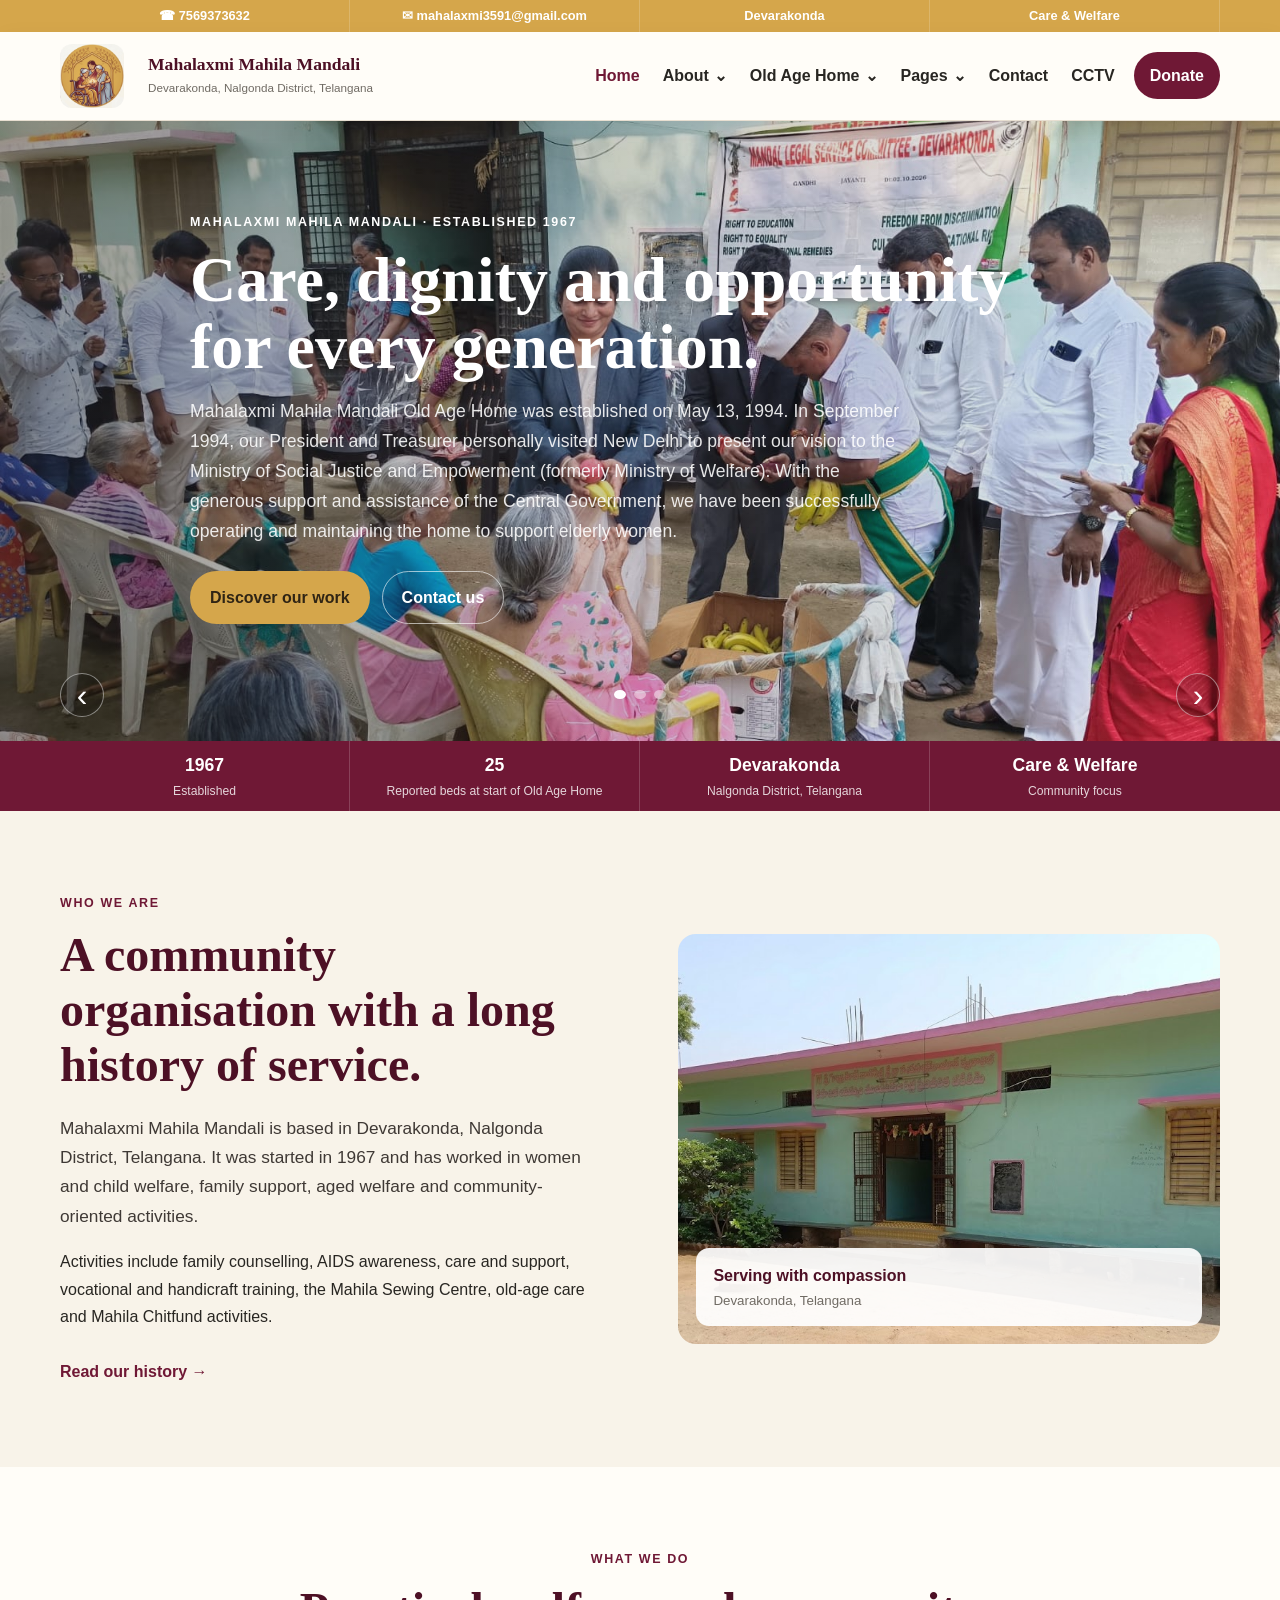
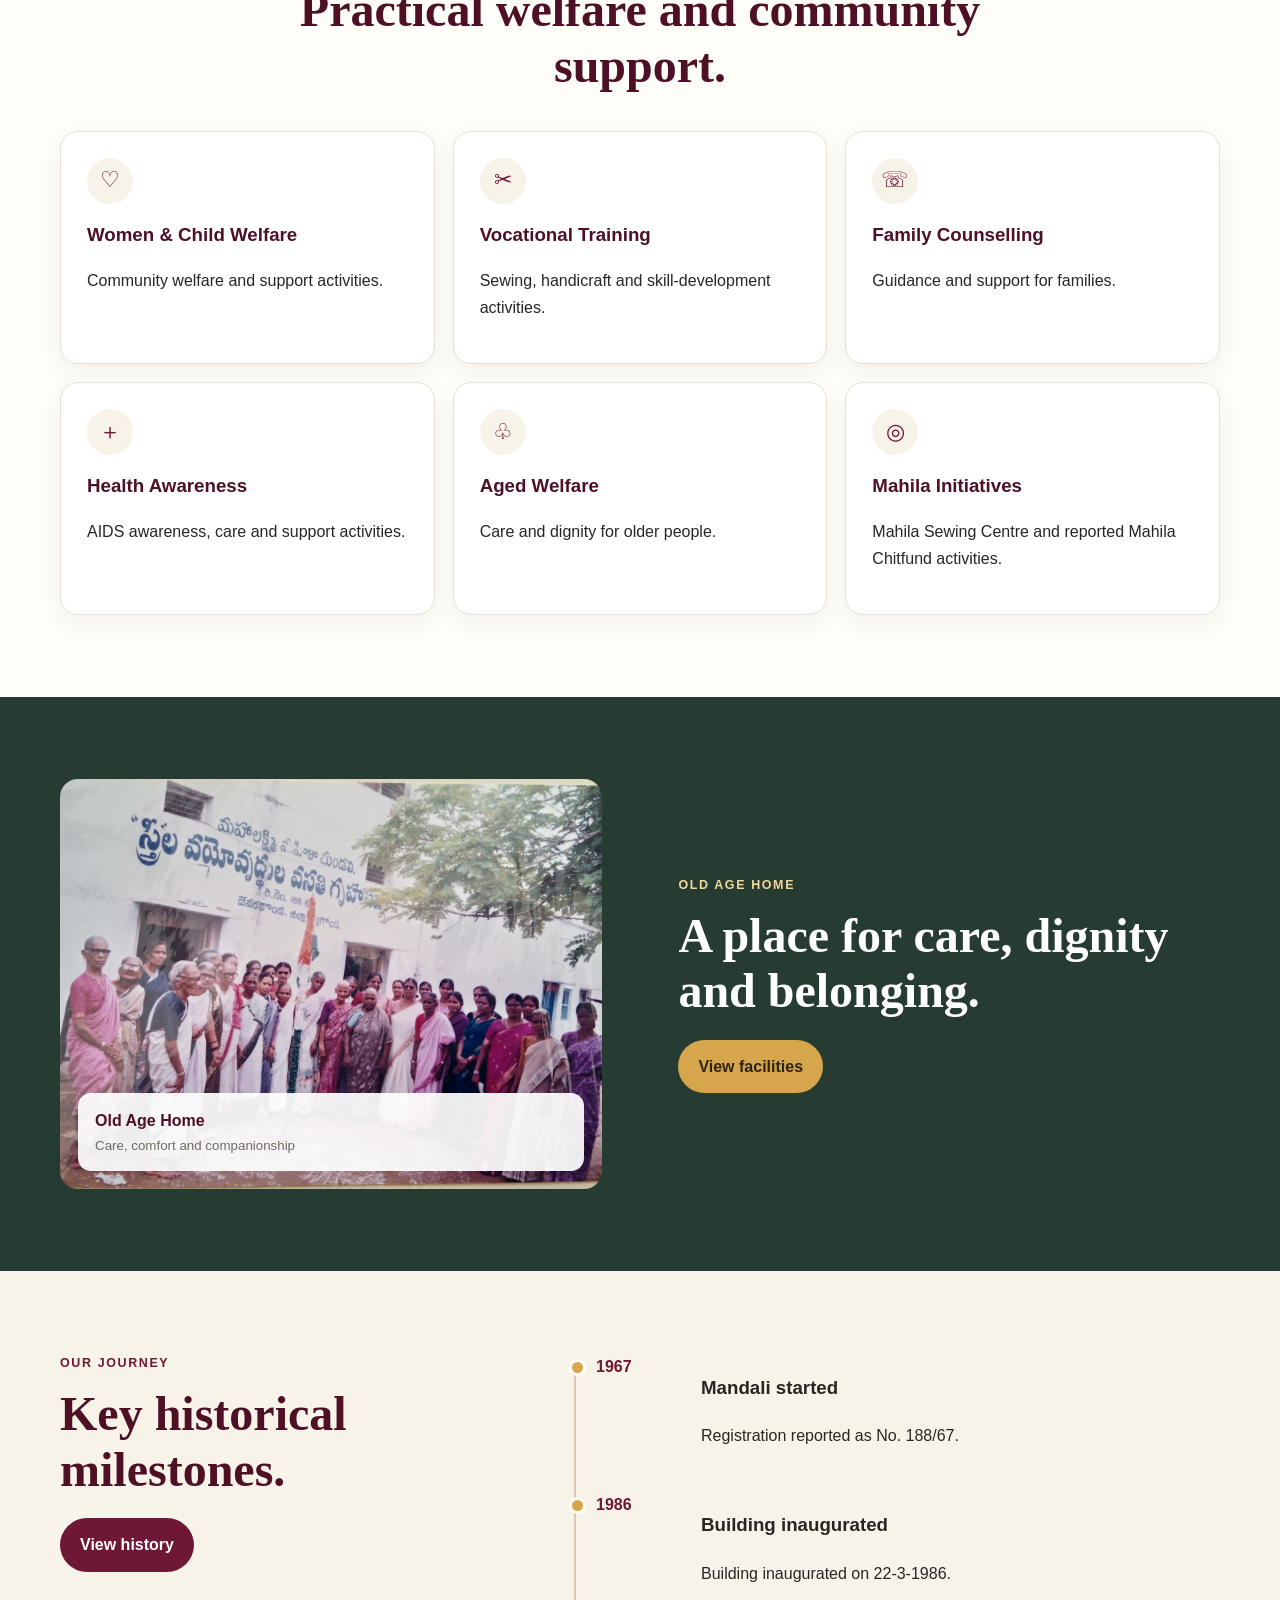
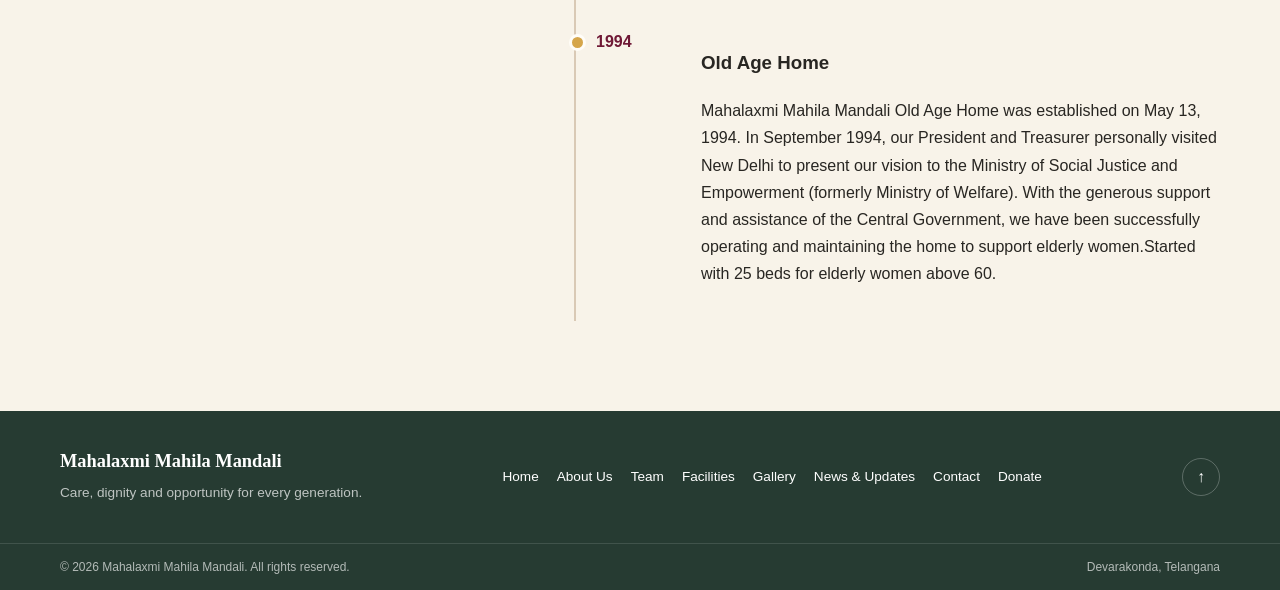
==== index.html @ 6876a633 "Initial website" ====
<!DOCTYPE html>
<html lang="en">
<head>
  <meta charset="UTF-8">
  <meta name="viewport" content="width=device-width, initial-scale=1.0">
  <meta name="description" content="Women and child welfare, community support and elder care in Devarakonda since 1967.">
  <title>Home | Mahalaxmi Mahila Mandali</title>
  <link rel="stylesheet" href="style.css">
</head>
<section class="facts-strip1">
  <div class="container facts-grid">
    <div class="fact1"><span class="fact-number1">☎ 7569373632</span><span class="fact-label"></span></div>
    <div class="fact1"><span class="fact-number1">✉ mahalaxmi3591@gmail.com</span><span class="fact-label"></span></div>
    <div class="fact1"><span class="fact-number1">Devarakonda</span><span class="fact-label"></span></div>
    <div class="fact1"><span class="fact-number1">Care &amp; Welfare</span><span class="fact-label"></span></div>
  </div>
</section>
<body id="top" class="index-page">
  <a class="skip-link" href="#main">Skip to content</a>
  <header class="site-header">
  <div class="container header-inner">
    <!-- COMMON LOGO: Put the official logo at images/logo/logo.png.
         Do not change this path on other pages. The text fallback prevents a broken-image icon. -->
    <a href="index.html" class="brand" aria-label="Mahalaxmi Mahila Mandali home">
      <img src="images/logo/logo.png" alt="Mahalaxmi Mahila Mandali Logo" class="brand-logo"
           onerror="this.style.display='none'; this.nextElementSibling.hidden=false;">
      <span class="logo-fallback" aria-hidden="true" hidden> </span>
      <span class="brand-copy">
        <strong>Mahalaxmi Mahila Mandali</strong>
        <small>Devarakonda, Nalgonda District, Telangana</small>
      </span>
    </a>

    <!-- COMMON MOBILE MENU BUTTON: keep this unchanged on every page. -->
    <button class="menu-toggle" type="button" aria-label="Open navigation menu" aria-expanded="false">☰</button>

    <!-- COMMON NAVIGATION: copy this exact structure to every future page.
         Only aria-current="page" should change to the current page where appropriate. -->
    <nav class="primary-nav" aria-label="Main navigation">
      <a class="nav-link active" aria-current="page" href="index.html">Home</a>

      <div class="nav-item has-dropdown">
        <button class="dropdown-toggle" type="button" aria-expanded="false">About <span aria-hidden="true">⌄</span></button>
        <div class="dropdown-menu">
          <a href="about.html">About Us</a>
          <a href="team.html">Team</a>
          <a href="facilities.html">Facilities</a>
        </div>
      </div>

      <div class="nav-item has-dropdown">
        <button class="dropdown-toggle" type="button" aria-expanded="false">Old Age Home <span aria-hidden="true">⌄</span></button>
        <div class="dropdown-menu">
          <a href="old-age-home.html">Overview</a>
          <a href="staff.html">Staff List</a>
          <a href="beneficiary.html">Beneficiary List</a>
          <a href="menu.html">Menu List</a>
          <a href="assets.html">Assets List</a>
        </div>
      </div>

      <div class="nav-item has-dropdown">
        <button class="dropdown-toggle" type="button" aria-expanded="false">Pages <span aria-hidden="true">⌄</span></button>
        <div class="dropdown-menu">
          <a href="gallery.html">Gallery</a>
          <a href="news-updates.html">News &amp; Updates</a>
          <a href="welfare-activities.html">Welfare Activities</a>
          <a href="live-feed.html">Live Feed</a>
        </div>
      </div>

      <a class="nav-link" href="contact.html">Contact</a>
      <!-- CCTV is an external destination supplied by the organization. -->
      <a class="nav-link cctv-link" href="https://175.101.25.237/" target="_blank" rel="noopener noreferrer">CCTV</a>
      <a class="nav-donate" href="contact.html#donate">Donate</a>
    </nav>
  </div>
</header>

  <main id="main">

<section class="hero" aria-label="Welcome">
  <!-- HERO IMAGE: To use your own photo, replace each --hero-image URL with
       a local path such as images/hero-1.jpg. Keep the three .hero-slide blocks. -->
  <div class="hero-slide active" style="--hero-image:url('images/hero/hero-1.jpeg');">
    <div class="hero-shade"></div>
    <div class="container hero-content">
      <p class="eyebrow light">Mahalaxmi Mahila Mandali · Established 1967</p>
      <h1>Care, dignity and opportunity for every generation.</h1>
      <p class="hero-lead">Mahalaxmi Mahila Mandali Old Age Home was established on May 13, 1994. In September 1994, our President and Treasurer personally visited New Delhi to present our vision to the Ministry of Social Justice and Empowerment (formerly Ministry of Welfare). With the generous support and assistance of the Central Government, we have been successfully operating and maintaining the home to support elderly women.</p>
      <div class="hero-actions">
        <a class="button button-gold" href="about.html">Discover our work</a>
        <a class="button button-outline" href="contact.html">Contact us</a>
      </div>
    </div>
  </div>
  <div class="hero-slide" style="--hero-image:url('images/hero/hero-2.jpg');">
    <div class="hero-shade"></div>
    <div class="container hero-content">
      <p class="eyebrow light">Community welfare</p>
      <h2>Stronger families. Stronger communities.</h2>
      <p class="hero-lead">Family counselling, awareness, vocational and community welfare activities form part of the Mandali's work.</p>
      <div class="hero-actions"><a class="button button-gold" href="welfare-activities.html">Explore activities</a></div>
    </div>
  </div>
  <div class="hero-slide" style="--hero-image:url('images/hero/hero-3.jpeg');">
    <div class="hero-shade"></div>
    <div class="container hero-content">
      <p class="eyebrow light">Old Age Home</p>
      <h2>Respect, comfort and companionship in later life.</h2>
      <p class="hero-lead">The old-age-home initiative is reported to have started in 1994 with 25 beds for elderly women above 60.</p>
      <div class="hero-actions"><a class="button button-gold" href="old-age-home.html">Old Age Home</a></div>
    </div>
  </div>
  <div class="hero-controls container">
    <button class="carousel-arrow previous" type="button" aria-label="Previous slide">‹</button>
    <div class="carousel-dots" aria-label="Choose slide">
      <button class="carousel-dot active" type="button" aria-label="Slide 1" aria-pressed="true"></button>
      <button class="carousel-dot" type="button" aria-label="Slide 2" aria-pressed="false"></button>
      <button class="carousel-dot" type="button" aria-label="Slide 3" aria-pressed="false"></button>
    </div>
    <button class="carousel-arrow next" type="button" aria-label="Next slide">›</button>
  </div>
</section>

<section class="facts-strip">
  <div class="container facts-grid">
    <div class="fact"><span class="fact-number">1967</span><span class="fact-label">Established</span></div>
    <div class="fact"><span class="fact-number">25</span><span class="fact-label">Reported beds at start of Old Age Home</span></div>
    <div class="fact"><span class="fact-number">Devarakonda</span><span class="fact-label">Nalgonda District, Telangana</span></div>
    <div class="fact"><span class="fact-number">Care &amp; Welfare</span><span class="fact-label">Community focus</span></div>
  </div>
</section>

<section class="section section-cream" id="about">
  <div class="container two-column">
    <div class="section-copy">
      <p class="eyebrow">Who we are</p>
      <h2>A community organisation with a long history of service.</h2>
      <p class="lead">Mahalaxmi Mahila Mandali is based in Devarakonda, Nalgonda District, Telangana. It was started in 1967 and has worked in women and child welfare, family support, aged welfare and community-oriented activities.</p>
      <p>Activities include family counselling, AIDS awareness, care and support, vocational and handicraft training, the Mahila Sewing Centre, old-age care and Mahila Chitfund activities.</p>
      <a class="text-link" href="about.html">Read our history →</a>
    </div>
    <div class="about-visual">
      <!-- ORGANIZATION PHOTO: Put the approved building/photo at images/organization.jpg. -->
      <img src="images/organization.jpg" alt="Mahalaxmi Mahila Mandali building or activity" onerror="this.style.display='none';this.parentElement.classList.add('photo-placeholder');">
      <div class="photo-caption"><strong>Serving with compassion</strong><small>Devarakonda, Telangana</small></div>
    </div>
  </div>
</section>

<section class="section" id="welfare">
  <div class="container">
    <div class="section-heading centered">
      <p class="eyebrow">What we do</p>
      <h2>Practical welfare and community support.</h2>
      </div>
    <div class="cards-grid">
      <article class="service-card"><span class="service-icon">♡</span><h3>Women &amp; Child Welfare</h3><p>Community welfare and support activities.</p></article>
      <article class="service-card"><span class="service-icon">✂</span><h3>Vocational Training</h3><p>Sewing, handicraft and skill-development activities.</p></article>
      <article class="service-card"><span class="service-icon">☏</span><h3>Family Counselling</h3><p>Guidance and support for families.</p></article>
      <article class="service-card"><span class="service-icon">＋</span><h3>Health Awareness</h3><p>AIDS awareness, care and support activities.</p></article>
      <article class="service-card"><span class="service-icon">♧</span><h3>Aged Welfare</h3><p>Care and dignity for older people.</p></article>
      <article class="service-card"><span class="service-icon">◎</span><h3>Mahila Initiatives</h3><p>Mahila Sewing Centre and reported Mahila Chitfund activities.</p></article>
    </div>
  </div>
</section>

<section class="section section-dark" id="old-age-home">
  <div class="container two-column">
    <div class="about-visual dark-photo">
      <!-- OLD AGE HOME PHOTO: Put the approved photo at images/old-age-home.jpg. -->
      <img src="images/oldagehome1.jpg" alt="Mahalaxmi Mahila Mandali old age home" onerror="this.style.display='none';this.parentElement.classList.add('photo-placeholder');">
      <div class="photo-caption"><strong>Old Age Home</strong><small>Care, comfort and companionship</small></div>
    </div>
    <div class="section-copy inverse">
      <p class="eyebrow light-gold">Old Age Home</p>
      <h2>A place for care, dignity and belonging.</h2>
      <p class="lead"></p>
      <a class="button button-gold" href="facilities.html">View facilities</a>
    </div>
  </div>
</section>

<section class="section section-cream" id="history">
  <div class="container history-layout">
    <div class="section-heading">
      <p class="eyebrow">Our journey</p>
      <h2>Key historical milestones.</h2>
      <p></p>
      <a class="button button-maroon" href="about.html#history">View history</a>
    </div>
    <div class="timeline">
      <article class="timeline-item"><span class="timeline-year">1967</span><div><h3>Mandali started</h3><p>Registration reported as No. 188/67.</p></div></article>
      <article class="timeline-item"><span class="timeline-year">1986</span><div><h3>Building inaugurated</h3><p>Building inaugurated on 22-3-1986.</p></div></article>
      <article class="timeline-item"><span class="timeline-year">1994</span><div><h3>Old Age Home</h3><p>Mahalaxmi Mahila Mandali Old Age Home was established on May 13, 1994. In September 1994, our President and Treasurer personally visited New Delhi to present our vision to the Ministry of Social Justice and Empowerment (formerly Ministry of Welfare). With the generous support and assistance of the Central Government, we have been successfully operating and maintaining the home to support elderly women.Started with 25 beds for elderly women above 60.</p></div></article>
    </div>
  </div>
</section>



  </main>
  <footer class="site-footer">
  <div class="container footer-main">
    <div class="footer-brand">
      <strong>Mahalaxmi Mahila Mandali</strong>
      <p>Care, dignity and opportunity for every generation.</p>
    </div>
    <div class="footer-links">
      <a href="index.html">Home</a>
      <a href="about.html">About Us</a>
      <a href="team.html">Team</a>
      <a href="facilities.html">Facilities</a>
      <a href="gallery.html">Gallery</a>
      <a href="news-updates.html">News &amp; Updates</a>
      <a href="contact.html">Contact</a>
      <a href="contact.html#donate">Donate</a>
    </div>
    <a href="#top" class="footer-top" aria-label="Back to top">↑</a>
  </div>
  <div class="footer-bottom">
    <div class="container">
      <span>© <span id="current-year"></span> Mahalaxmi Mahila Mandali. All rights reserved.</span>
      <span>Devarakonda, Telangana</span>
    </div>
  </div>
</footer>

  <!-- COMMON SCRIPT: keep script.js beside every HTML page. -->
  <script src="script.js"></script>
</body>
</html>
---- style.css ----
/* =========================================================
   MAHALAXMI MAHILA MANDALI — SHARED STYLESHEET
   ---------------------------------------------------------
   COMMON FILE:
   Keep this one style.css beside ALL HTML pages.
   Do not create separate page CSS unless absolutely necessary.

   COMMON COLORS:
   Maroon = primary brand
   Gold   = accent
   Ivory  = page background
   Green  = care/secondary sections

   COMMON IMAGE PATHS:
   Official logo       -> images/logo/logo.png
   Organisation photo  -> images/organization.jpg
   Old Age Home photo  -> images/old-age-home.jpg
   Gallery photos      -> images/gallery/photo-1.jpg etc.

   If an image is not available yet, the HTML error handler shows a
   designed placeholder instead of a broken image icon.
   ========================================================= */

:root {
  --maroon:#6f1835; --maroon-dark:#4d1025; --gold:#d5a64b;
  --gold-light:#f1d89b; --ivory:#fffdf8; --cream:#f8f3e9;
  --ink:#282622; --muted:#706b64; --green:#263b32;
  --line:#e8dfd1; --white:#fff; --shadow:0 18px 50px rgba(43,27,27,.10);
  --radius:18px; --container:1160px;
}
*{box-sizing:border-box}
html{scroll-behavior:smooth}
body{margin:0;background:var(--ivory);color:var(--ink);font-family:Arial,Helvetica,sans-serif;line-height:1.7}
img{max-width:100%;display:block}
a{color:inherit}
button,input,textarea,select{font:inherit}
.container{width:min(var(--container),calc(100% - 40px));margin-inline:auto}
.skip-link{position:absolute;left:12px;top:-60px;background:var(--maroon);color:#fff;padding:10px 14px;z-index:9999}
.skip-link:focus{top:12px}
.section{padding:82px 0}
.section-cream{background:var(--cream)}
.section-dark{background:var(--green);color:#fff}
.section-heading{margin-bottom:35px}
.section-heading.centered{text-align:center;max-width:820px;margin:0 auto 38px}
.section-heading h2,.section-copy h2{margin:.15em 0 .45em;font-family:Georgia,serif;font-size:clamp(2rem,4vw,3rem);line-height:1.15;color:var(--maroon-dark)}
.section-dark h2,.inverse h2{color:#fff}
.section-copy p{max-width:720px}
.lead{font-size:1.08rem;color:#3f3935}
.eyebrow{margin:0 0 12px;color:var(--maroon);font-size:.78rem;font-weight:800;letter-spacing:.13em;text-transform:uppercase}
.eyebrow.light{color:#fff}.light-gold{color:var(--gold-light)}
.muted{color:var(--muted)}
.clean-list{padding-left:20px}
.clean-list li{margin:10px 0}
.text-link{display:inline-flex;gap:8px;margin-top:12px;color:var(--maroon);font-weight:800;text-decoration:none}
.text-link:hover{text-decoration:underline}

/* HEADER: identical on every page */
.site-header{position:sticky;top:0;z-index:1000;background:rgba(255,253,248,.97);border-bottom:1px solid var(--line);box-shadow:0 5px 22px rgba(0,0,0,.04)}
.header-inner{min-height:88px;display:flex;align-items:center;gap:24px}
.brand{display:flex;align-items:center;gap:12px;text-decoration:none;min-width:280px}
.brand-logo{width:64px;height:64px;object-fit:contain;border-radius:12px;flex:0 0 64px}
.logo-fallback{display:grid;place-items:center;background:var(--maroon);color:#fff;font-weight:900}
.brand-copy{display:flex;flex-direction:column}
.brand-copy strong{font-family:Georgia,serif;color:var(--maroon-dark);font-size:1.1rem;line-height:1.15}
.brand-copy small{color:var(--muted);font-size:.73rem;margin-top:4px}
.primary-nav{display:flex;align-items:center;justify-content:flex-end;gap:3px;flex:1}
.nav-link,.dropdown-toggle{border:0;background:none;color:var(--ink);padding:12px 10px;text-decoration:none;font-weight:700;cursor:pointer;display:flex;align-items:center;gap:5px}
.nav-link:hover,.nav-link.active,.dropdown-toggle:hover{color:var(--maroon)}
.nav-item{position:relative}
.dropdown-menu{display:none;position:absolute;top:100%;left:0;min-width:210px;padding:8px;background:#fff;border:1px solid var(--line);border-radius:12px;box-shadow:var(--shadow)}
.has-dropdown.open .dropdown-menu{display:grid}
.dropdown-menu a{padding:10px 12px;text-decoration:none;border-radius:8px;font-size:.9rem}
.dropdown-menu a:hover{background:var(--cream);color:var(--maroon)}
.nav-donate{background:var(--maroon);color:#fff;padding:10px 16px;border-radius:999px;text-decoration:none;font-weight:800;margin-left:6px}
.nav-donate:hover{background:var(--maroon-dark)}
.menu-toggle{display:none;border:1px solid var(--line);background:#fff;border-radius:10px;padding:7px 10px;color:var(--maroon);cursor:pointer}

/* HERO */
.hero{position:relative;min-height:620px;background:var(--green);overflow:hidden;color:#fff}
.hero-slide{position:absolute;inset:0;display:flex;align-items:center;background-image:var(--hero-image);background-size:cover;background-position:center;opacity:0;visibility:hidden;transition:opacity .5s ease}
.hero-slide.active{opacity:1;visibility:visible}
.hero-shade{
    position:absolute;
    inset:0;
    background:linear-gradient(
        90deg,
        rgba(31,24,26,.45),
        rgba(38,28,29,.22),
        rgba(38,28,29,.05)
    );
}

.hero-content{position:relative;z-index:1;padding:100px 0 125px;max-width:900px}
.hero h1,.hero h2{font-family:Georgia,serif;font-size:clamp(2.4rem,5vw,4.7rem);line-height:1.05;max-width:850px;margin:.1em 0 .25em;color:#fff}
.hero-lead{max-width:720px;font-size:1.1rem;color:rgba(255,255,255,.88)}
.hero-actions{display:flex;flex-wrap:wrap;gap:12px;margin-top:24px}
.hero-controls{position:absolute;z-index:3;left:0;right:0;bottom:24px;display:flex;align-items:center;justify-content:space-between}
.carousel-arrow{width:44px;height:44px;border:1px solid rgba(255,255,255,.45);border-radius:50%;background:rgba(0,0,0,.2);color:#fff;font-size:2rem;line-height:1;cursor:pointer}
.carousel-dots{display:flex;gap:8px}
.carousel-dot{width:9px;height:9px;border:0;border-radius:50%;background:rgba(255,255,255,.45);cursor:pointer}
.carousel-dot.active{background:#fff}

/* BUTTONS */
.button{display:inline-flex;align-items:center;justify-content:center;gap:8px;border-radius:999px;padding:12px 19px;text-decoration:none;font-weight:800;border:1px solid transparent}
.button-maroon{background:var(--maroon);color:#fff}.button-maroon:hover{background:var(--maroon-dark)}
.button-gold{background:var(--gold);color:#2f2414}.button-gold:hover{background:var(--gold-light)}
.button-outline{border-color:rgba(255,255,255,.6);color:#fff}.button-outline:hover{background:#fff;color:var(--maroon)}
.button-full{width:100%}

/* FACTS */
.facts-strip{background:var(--maroon);color:#fff}
.facts-strip1{background:var(--gold);color:#fff}
.facts-grid{display:grid;grid-template-columns:repeat(4,1fr)}
.fact{padding:10px 10px;text-align:center;border-right:1px solid rgba(255,255,255,.18)}
.fact1{padding:5px 10px;text-align:center;border-right:1px solid rgba(255,255,255,.18)}
.fact:last-child{border-right:0}
.fact-number{display:block;font-size:1.10rem;font-weight:900}.fact-label{display:block;font-size:.76rem;opacity:.82}
.fact-number1{display:block;font-size:0.8rem;font-weight:900}.fact-label{display:block;font-size:.76rem;opacity:.82}

/* CARDS */
.two-column{display:grid;grid-template-columns:1fr 1fr;gap:clamp(35px,6vw,80px);align-items:center}
.cards-grid,.team-grid,.highlight-grid{display:grid;grid-template-columns:repeat(3,1fr);gap:18px}
.service-card,.team-card,.highlight-card,.info-card,.news-card,.contact-card{background:#fff;border:1px solid var(--line);border-radius:var(--radius);padding:26px;box-shadow:0 8px 25px rgba(43,27,27,.05)}
.service-icon{display:grid;place-items:center;width:46px;height:46px;border-radius:50%;background:var(--cream);color:var(--maroon);font-size:1.35rem;margin-bottom:15px}
.service-card h3,.team-card h3,.highlight-card h3{margin:0 0 8px;color:var(--maroon-dark)}
.about-visual{position:relative;min-height:410px;border-radius:var(--radius);overflow:hidden;background:linear-gradient(135deg,#d8c8af,#f5efe5)}
.about-visual img{width:100%;height:100%;min-height:410px;object-fit:cover}
.photo-caption{position:absolute;left:18px;right:18px;bottom:18px;padding:14px 17px;border-radius:13px;background:rgba(255,255,255,.92);color:var(--maroon-dark)}
.photo-caption strong,.photo-caption small{display:block}.photo-caption small{color:var(--muted)}
.photo-placeholder{display:grid!important;place-items:end start;padding:18px;background:linear-gradient(135deg,#eadcc7,#cdb997)}
.photo-placeholder::before{content:"Approved photo will appear here";color:var(--maroon-dark);font-weight:800;padding:10px 13px;background:rgba(255,255,255,.88);border-radius:10px}
.dark-photo{background:linear-gradient(135deg,#384f44,#263b32)}

/* INNER PAGE HERO */
.page-hero{padding:75px 0;background:linear-gradient(120deg,var(--maroon-dark),var(--maroon));color:#fff}
.page-hero h1{font-family:Georgia,serif;font-size:clamp(2.3rem,5vw,4rem);line-height:1.08;margin:0 0 12px;color:#fff}
.page-hero p:last-child{max-width:760px;color:rgba(255,255,255,.86)}

/* HISTORY */
.history-layout{display:grid;grid-template-columns:.8fr 1.2fr;gap:70px}
.timeline{position:relative;padding-left:30px}
.timeline::before{content:"";position:absolute;top:8px;bottom:8px;left:8px;width:2px;background:#d9c9b5}
.timeline-item{position:relative;display:grid;grid-template-columns:90px 1fr;gap:15px;padding:0 0 25px}
.timeline-item::before{content:"";position:absolute;left:-27px;top:6px;width:11px;height:11px;border:3px solid var(--ivory);border-radius:50%;background:var(--gold)}
.timeline-year{font-weight:900;color:var(--maroon)}
.timeline-wide{max-width:950px;margin:auto}

/* TEAM / TABLE / NEWS */
.team-avatar{width:70px;height:70px;border-radius:50%;display:grid;place-items:center;background:var(--cream);color:var(--maroon);font-weight:900;font-size:1.3rem;margin-bottom:15px}
.table-wrap{overflow:auto;border:1px solid var(--line);border-radius:14px;background:#fff}
table{width:100%;border-collapse:collapse;min-width:620px}
th,td{padding:14px 16px;border-bottom:1px solid var(--line);text-align:left}
th{background:var(--maroon);color:#fff}
tr:last-child td{border-bottom:0}
.notice{margin-top:18px;color:var(--muted);font-size:.9rem}
.news-list{display:grid;gap:18px;max-width:900px;margin:auto}
.news-card h2{font-family:Georgia,serif;color:var(--maroon-dark)}
.news-date{font-size:.72rem;font-weight:900;color:var(--maroon);letter-spacing:.1em}

/* GALLERY */
.gallery-page-grid{display:grid;grid-template-columns:repeat(3,1fr);gap:18px}
.gallery-tile{margin:0;min-height:260px;position:relative;border-radius:var(--radius);overflow:hidden;background:linear-gradient(135deg,#eadcc7,#cdb997)}
.gallery-tile img{width:100%;height:260px;object-fit:cover}
.gallery-tile figcaption{position:absolute;left:12px;right:12px;bottom:12px;padding:9px 12px;background:rgba(255,255,255,.9);border-radius:9px;color:var(--maroon-dark);font-weight:800}
.gallery-placeholder{display:grid;place-items:center}.gallery-placeholder::before{content:"Approved gallery photo";color:var(--maroon-dark);font-weight:800}

/* CONTACT */
.contact-layout{display:grid;grid-template-columns:1.15fr .85fr;gap:50px;align-items:start}
.contact-list{display:grid;gap:18px;margin-top:25px}
.contact-row{display:flex;gap:14px;align-items:flex-start}
.contact-symbol{width:38px;height:38px;display:grid;place-items:center;border-radius:50%;background:var(--cream);color:var(--maroon);flex:0 0 38px}
.contact-row small{display:block;color:var(--muted);font-size:.72rem;text-transform:uppercase;letter-spacing:.08em}
.contact-row a,.contact-row p{margin:0;color:var(--maroon-dark);font-weight:700;text-decoration:none}
.contact-card{min-height:250px}
.contact-card-icon{font-size:1.5rem;color:var(--gold)}
.contact-card h3{color:var(--maroon-dark)}

/* LIVE FEED */
.live-feed-placeholder{max-width:850px;margin:auto;min-height:320px;display:grid;place-items:center;text-align:center;padding:50px;background:var(--cream);border:1px dashed #cdbfa9;border-radius:var(--radius)}
.live-dot{width:12px;height:12px;background:#b22;border-radius:50%;display:inline-block}

/* FOOTER: identical on every page */
.site-footer{background:var(--green);color:#fff}
.footer-main{display:flex;align-items:center;justify-content:space-between;gap:30px;padding:35px 0}
.footer-brand strong{font-family:Georgia,serif;font-size:1.15rem}.footer-brand p{margin:4px 0;color:rgba(255,255,255,.7);font-size:.85rem}
.footer-links{display:flex;flex-wrap:wrap;gap:10px 18px}.footer-links a{text-decoration:none;font-size:.85rem}.footer-links a:hover{color:var(--gold-light)}
.footer-top{width:38px;height:38px;display:grid;place-items:center;border:1px solid rgba(255,255,255,.25);border-radius:50%;text-decoration:none}
.footer-bottom{border-top:1px solid rgba(255,255,255,.12);padding:13px 0;color:rgba(255,255,255,.65);font-size:.75rem}
.footer-bottom .container{display:flex;justify-content:space-between;gap:15px}

/* RESPONSIVE */
@media (max-width:1080px){
  .brand{min-width:0;flex:1}.brand-logo,.logo-fallback{width:52px;height:52px;flex-basis:52px}
  .brand-copy strong{font-size:1rem}.primary-nav{gap:0}.nav-link,.dropdown-toggle{padding:10px 7px;font-size:.88rem}
}
@media (max-width:900px){
  .header-inner{min-height:76px}.menu-toggle{display:block}.primary-nav{display:none;position:absolute;left:0;right:0;top:100%;background:#fff;border-bottom:1px solid var(--line);padding:10px 20px 18px;box-shadow:var(--shadow);flex-direction:column;align-items:stretch}
  .primary-nav.open{display:flex}.nav-link,.dropdown-toggle{width:100%;justify-content:space-between;padding:12px 10px}
  .dropdown-menu{position:static;box-shadow:none;border:0;background:var(--cream);margin:0 0 5px}.nav-donate{justify-content:center;text-align:center;margin:7px 0}
  .facts-grid{grid-template-columns:repeat(2,1fr)}.fact:nth-child(2){border-right:0}
  .two-column,.history-layout,.contact-layout{grid-template-columns:1fr}.cards-grid,.team-grid,.highlight-grid,.gallery-page-grid{grid-template-columns:repeat(2,1fr)}
  .hero{min-height:590px}.hero-content{padding:80px 0 115px}
  .footer-main{align-items:flex-start;flex-direction:column}.footer-bottom .container{flex-direction:column}
}
@media (max-width:640px){
  .container{width:min(var(--container),calc(100% - 28px))}
  .section{padding:58px 0}.brand-logo,.logo-fallback{width:44px;height:44px;flex-basis:44px}.brand-copy strong{font-size:.92rem}.brand-copy small{font-size:.61rem}
  .hero{min-height:560px}.hero h1,.hero h2{font-size:2.25rem}.hero-lead{font-size:.98rem}.hero-content{padding:65px 0 110px}
  .facts-grid,.cards-grid,.team-grid,.highlight-grid,.gallery-page-grid{grid-template-columns:1fr}.fact{border-right:0;border-bottom:1px solid rgba(255,255,255,.16)}.fact:last-child{border-bottom:0}
  .about-visual,.about-visual img{min-height:290px;height:290px}.timeline-item{grid-template-columns:70px 1fr;gap:8px}
}
@media (prefers-reduced-motion:reduce){
  html{scroll-behavior:auto}.hero-slide{transition:none}
  *,*::before,*::after{animation-duration:.01ms!important;animation-iteration-count:1!important;transition-duration:.01ms!important}
}
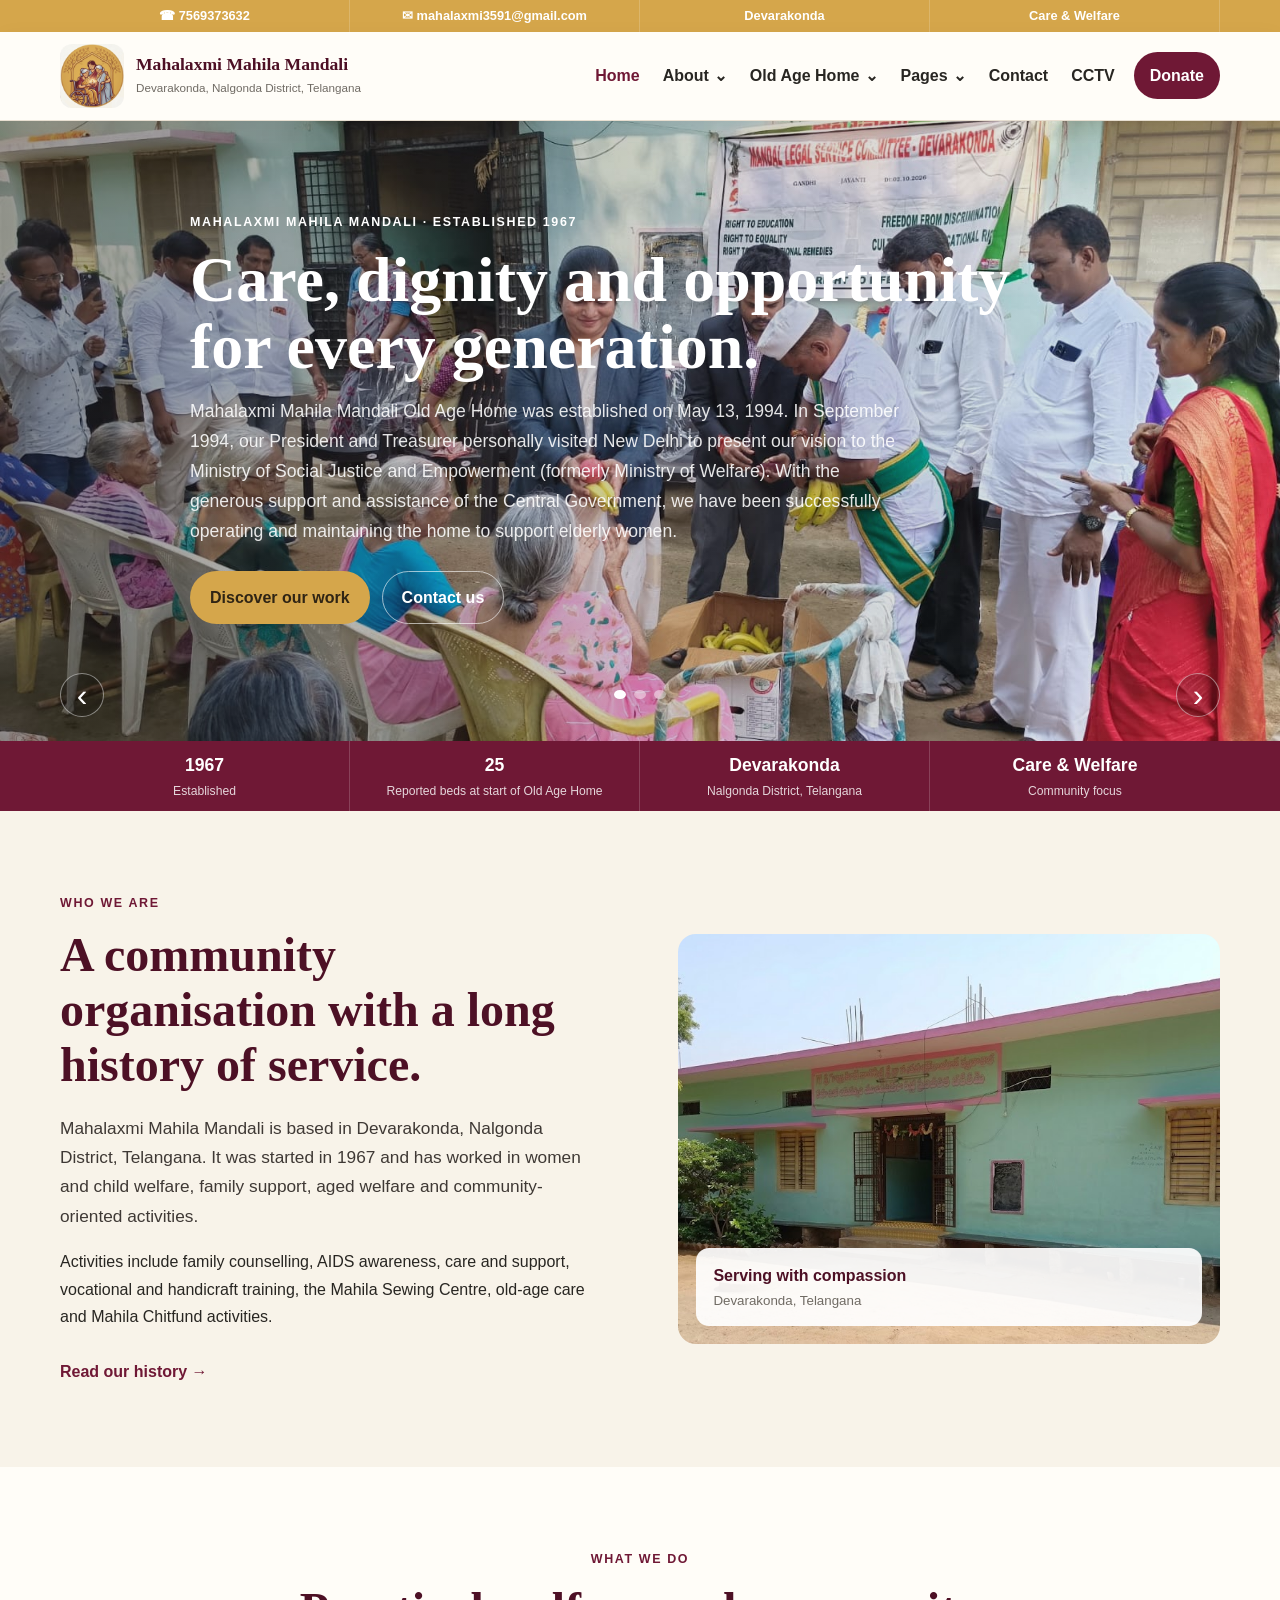
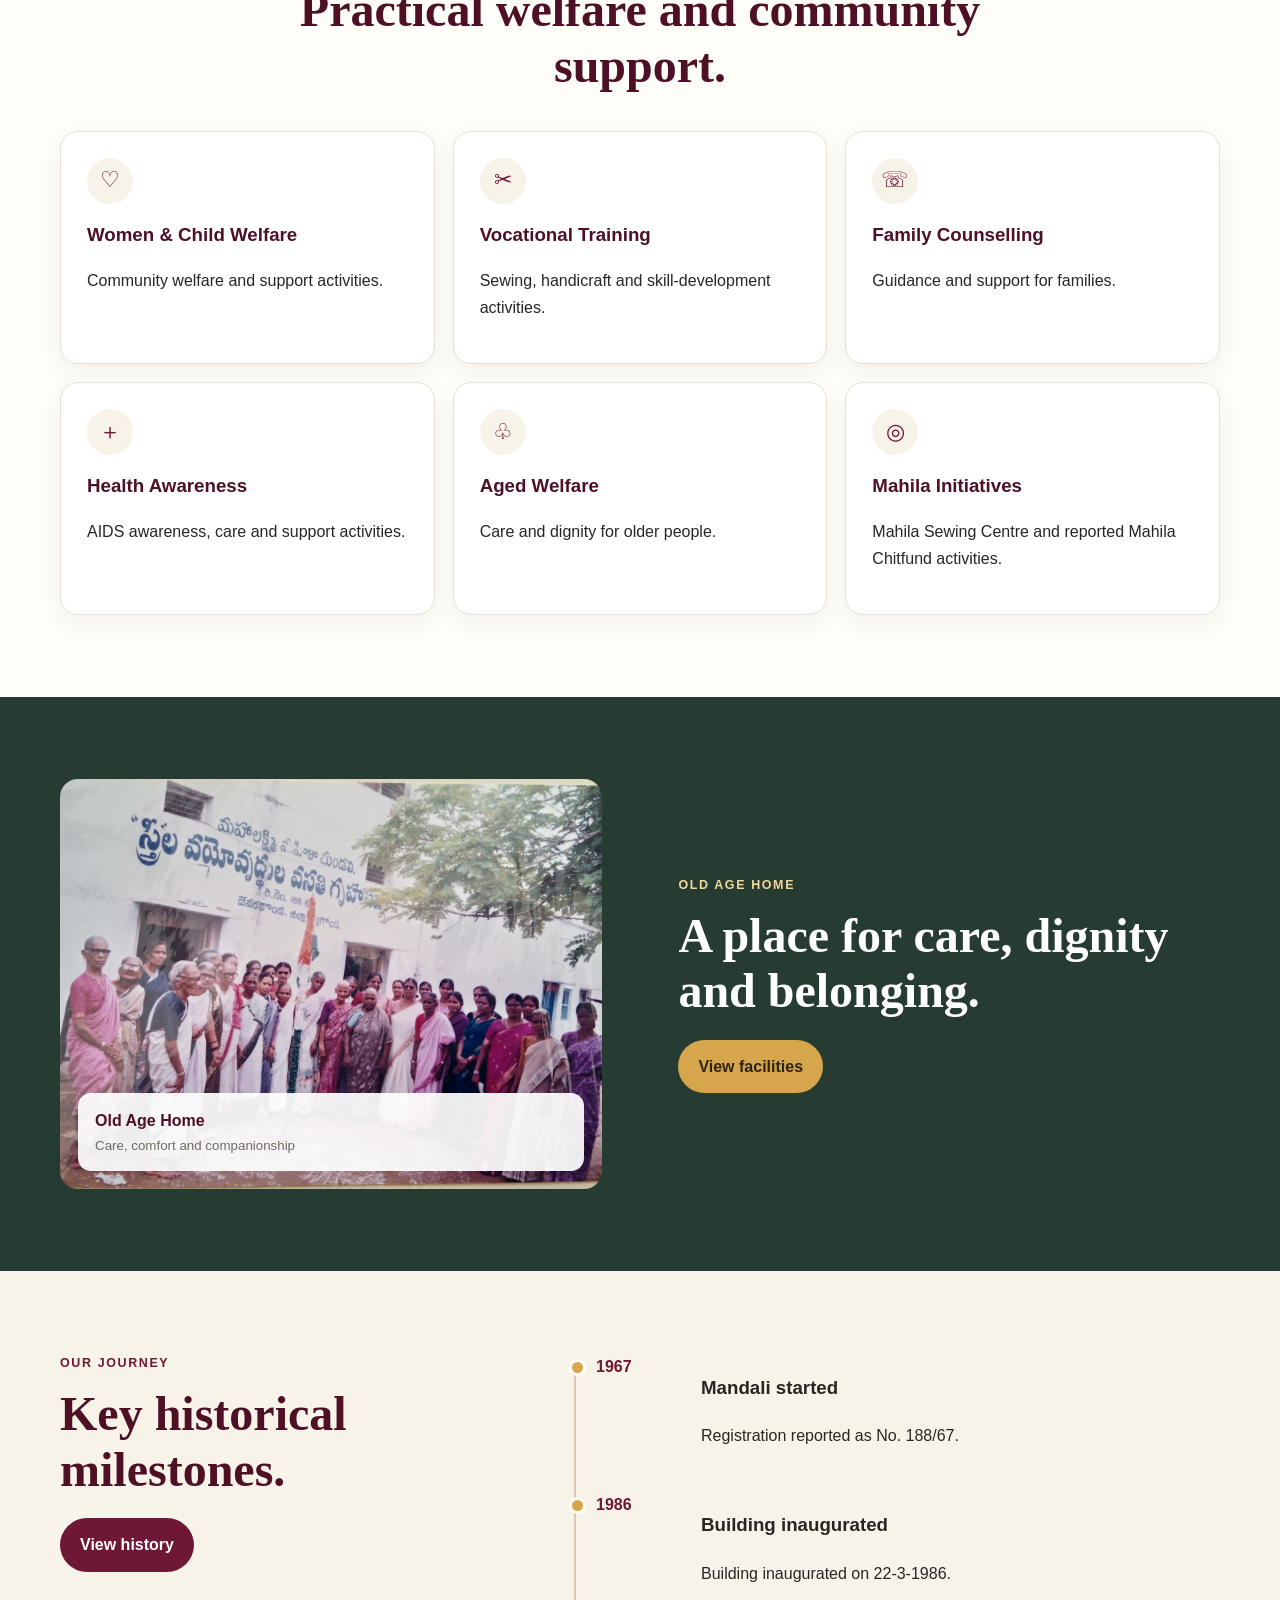
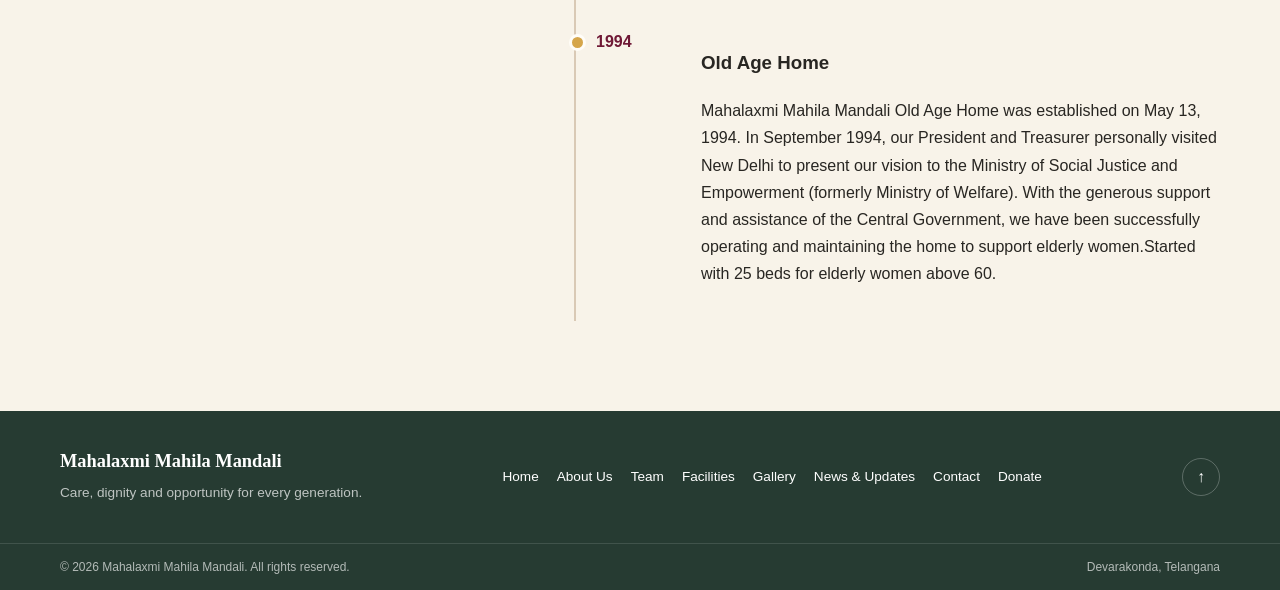
==== commit 6c4e0f88: "Your descriptive commit message" ====
--- a/index.html
+++ b/index.html
@@ -71,7 +71,7 @@
 
       <a class="nav-link" href="contact.html">Contact</a>
       <!-- CCTV is an external destination supplied by the organization. -->
-      <a class="nav-link cctv-link" href="https://175.101.25.237/" target="_blank" rel="noopener noreferrer">CCTV</a>
+      <a class="nav-link cctv-link" href="http://202.133.49.162:8082/" target="_blank" rel="noopener noreferrer">CCTV</a>
       <a class="nav-donate" href="contact.html#donate">Donate</a>
     </nav>
   </div>
--- a/style.css
+++ b/style.css
@@ -213,3 +213,7 @@
   html{scroll-behavior:auto}.hero-slide{transition:none}
   *,*::before,*::after{animation-duration:.01ms!important;animation-iteration-count:1!important;transition-duration:.01ms!important}
 }
+/* FIX: Remove the maroon logo placeholder */
+.logo-fallback {
+    display: none !important;
+}
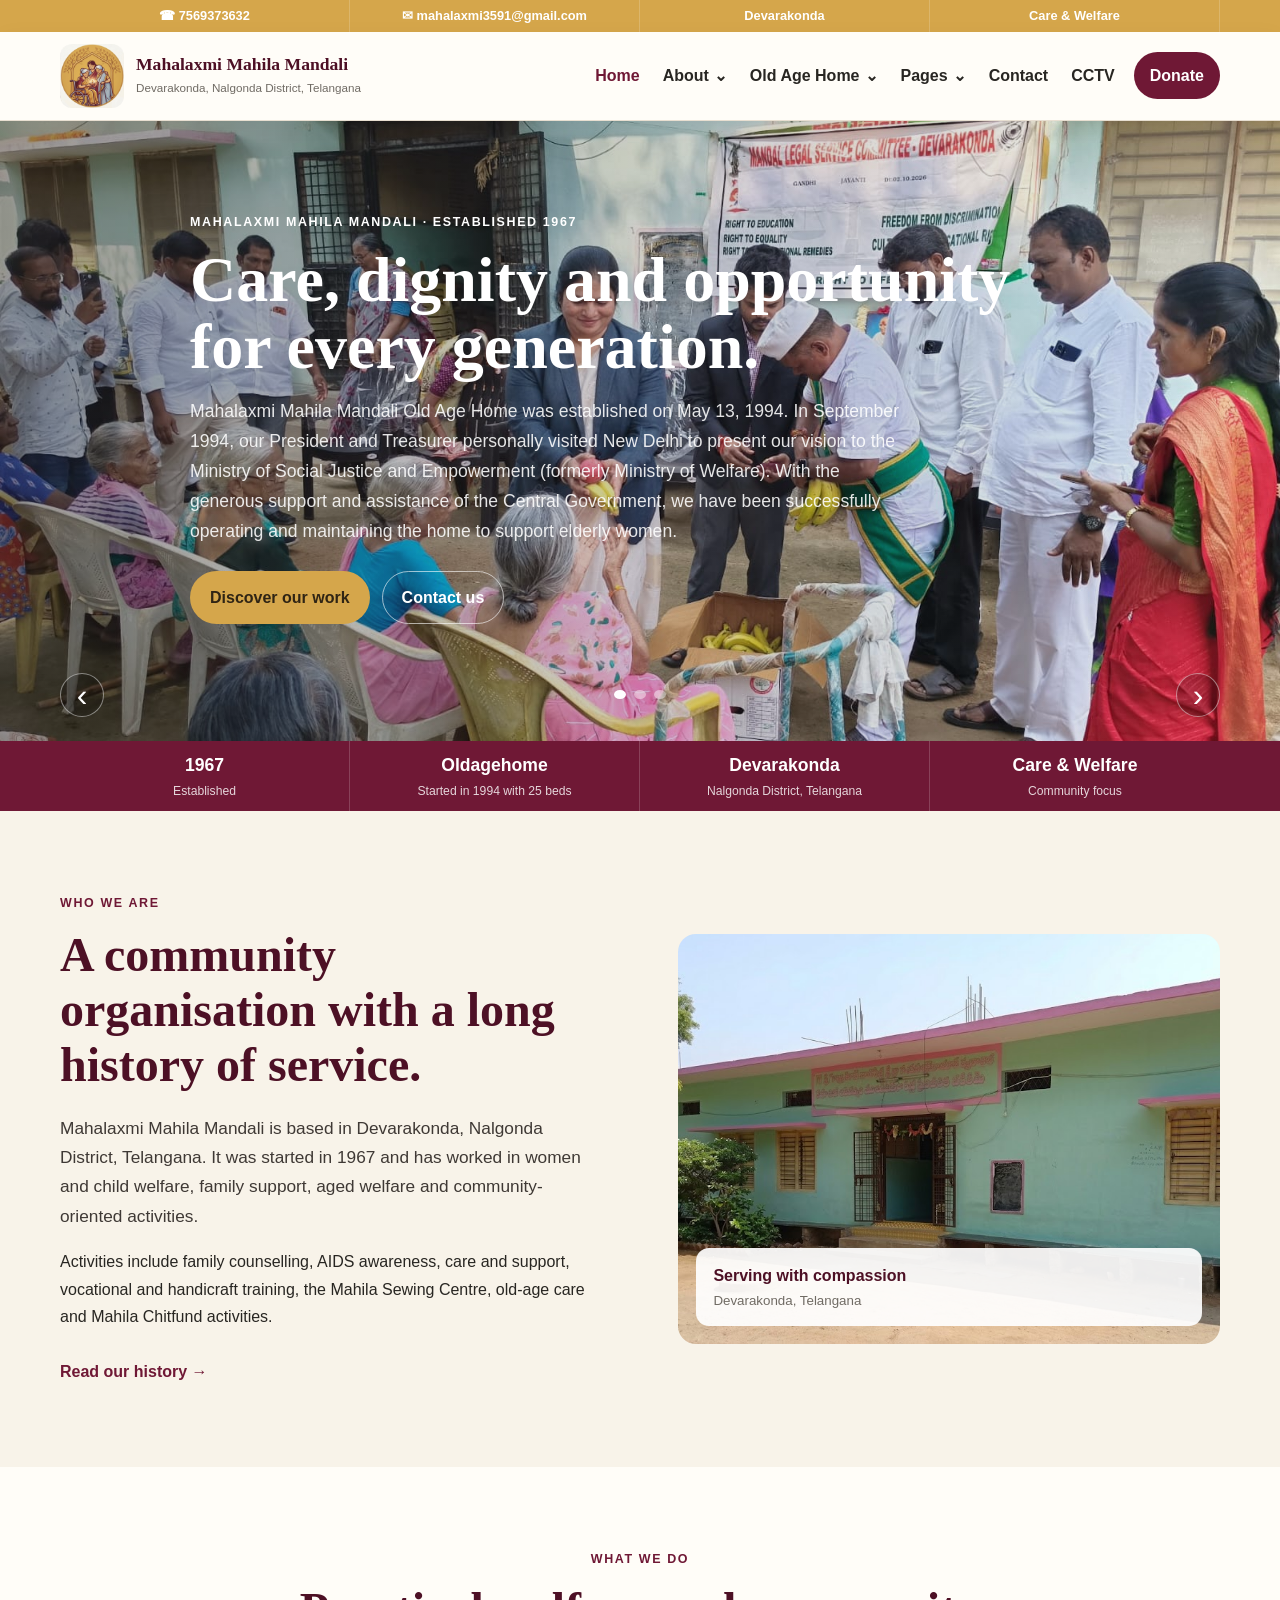
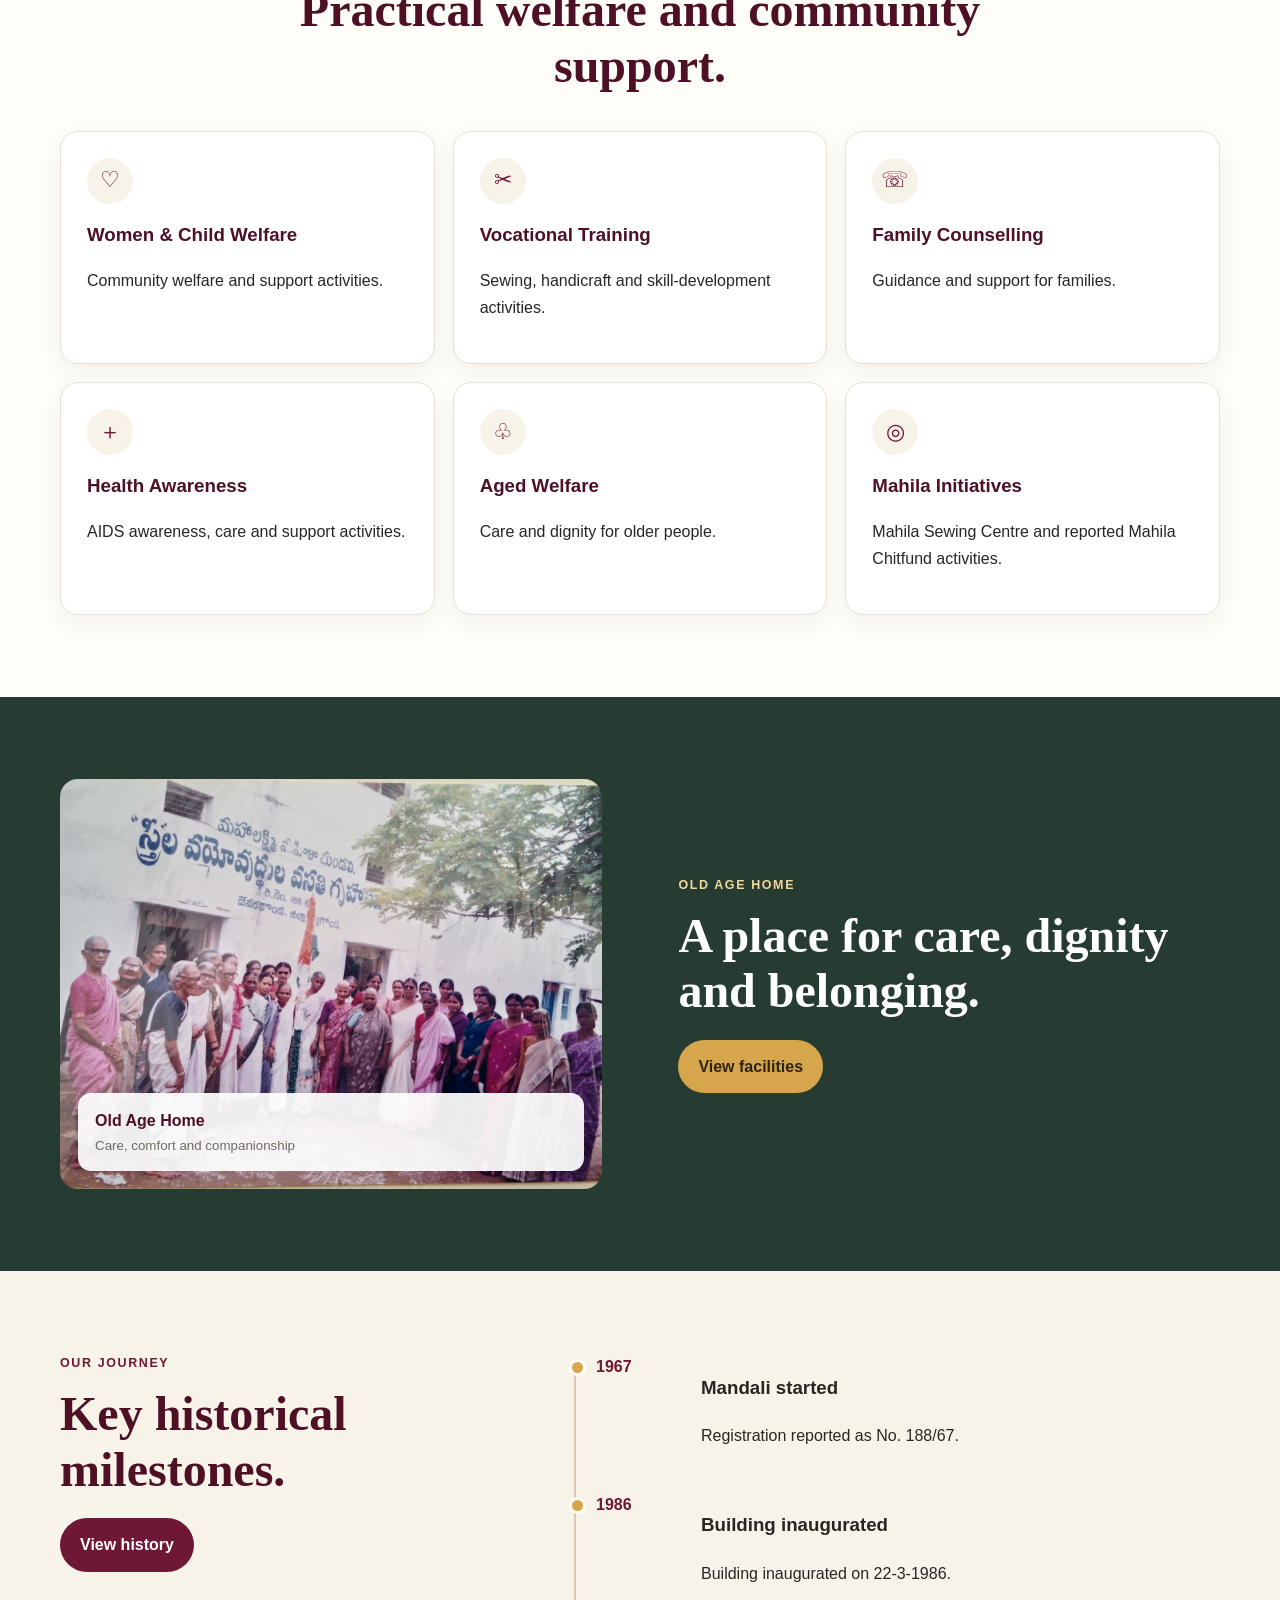
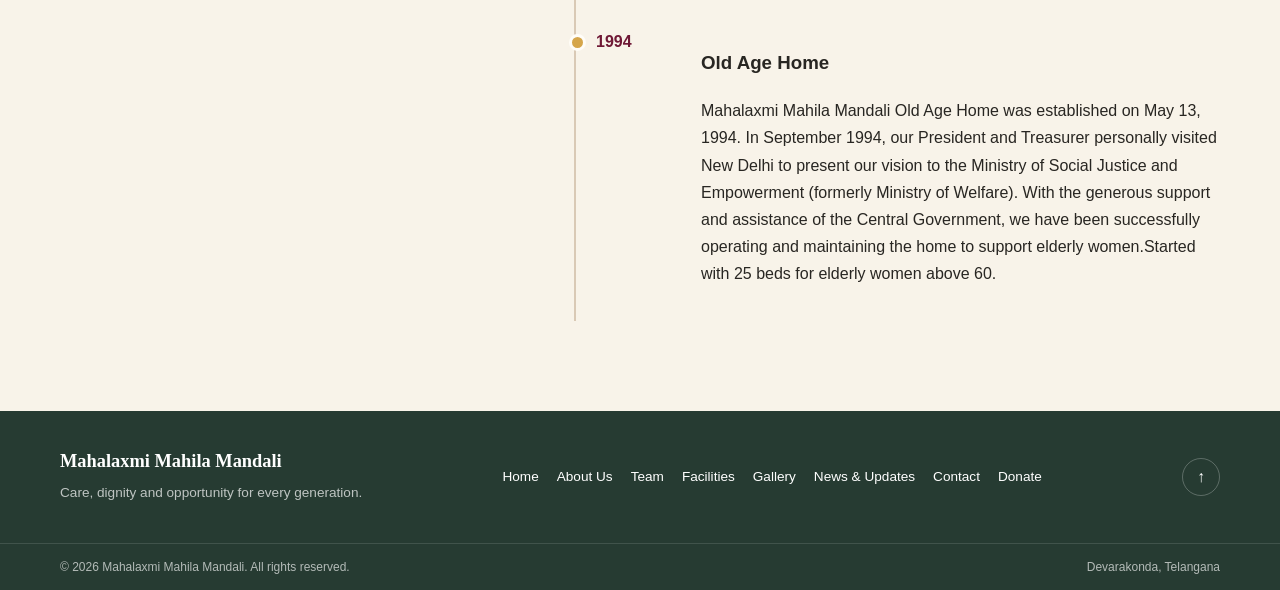
==== commit 63f6aa95: "Update index.html" ====
--- a/index.html
+++ b/index.html
@@ -108,7 +108,7 @@
     <div class="container hero-content">
       <p class="eyebrow light">Old Age Home</p>
       <h2>Respect, comfort and companionship in later life.</h2>
-      <p class="hero-lead">The old-age-home initiative is reported to have started in 1994 with 25 beds for elderly women above 60.</p>
+      <p class="hero-lead">The old-age-home started in 1994 with 25 beds for elderly women above 60.</p>
       <div class="hero-actions"><a class="button button-gold" href="old-age-home.html">Old Age Home</a></div>
     </div>
   </div>
@@ -126,7 +126,7 @@
 <section class="facts-strip">
   <div class="container facts-grid">
     <div class="fact"><span class="fact-number">1967</span><span class="fact-label">Established</span></div>
-    <div class="fact"><span class="fact-number">25</span><span class="fact-label">Reported beds at start of Old Age Home</span></div>
+    <div class="fact"><span class="fact-number">Oldagehome</span><span class="fact-label">Started in 1994 with 25 beds<span></div>
     <div class="fact"><span class="fact-number">Devarakonda</span><span class="fact-label">Nalgonda District, Telangana</span></div>
     <div class="fact"><span class="fact-number">Care &amp; Welfare</span><span class="fact-label">Community focus</span></div>
   </div>
--- a/style.css
+++ b/style.css
@@ -216,4 +216,44 @@
 /* FIX: Remove the maroon logo placeholder */
 .logo-fallback {
     display: none !important;
-}+}
+
+
+
+/* Team member image sizing */
+.team-page .team-avatar {
+  width: 100%;
+  max-width: 400px;
+  height: 300px;
+  margin: 0 auto 20px;
+  overflow: hidden;
+  display: flex;
+  align-items: center;
+  justify-content: center;
+}
+
+.team-page .team-avatar img {
+  display: block;
+  width: 100%;
+  max-width: 400px;
+  height: 100%;
+  object-fit: contain;
+  object-position: center;
+}
+
+/* Keep member details below the image */
+.team-page .team-card h3,
+.team-page .team-card .team-role,
+.team-page .team-card p:not(.team-role) {
+  position: static;
+  clear: both;
+  overflow-wrap: break-word;
+}
+
+/* Responsive sizing */
+@media (max-width: 600px) {
+  .team-page .team-avatar {
+    max-width: 400px;
+    height: 280px;
+  }
+}
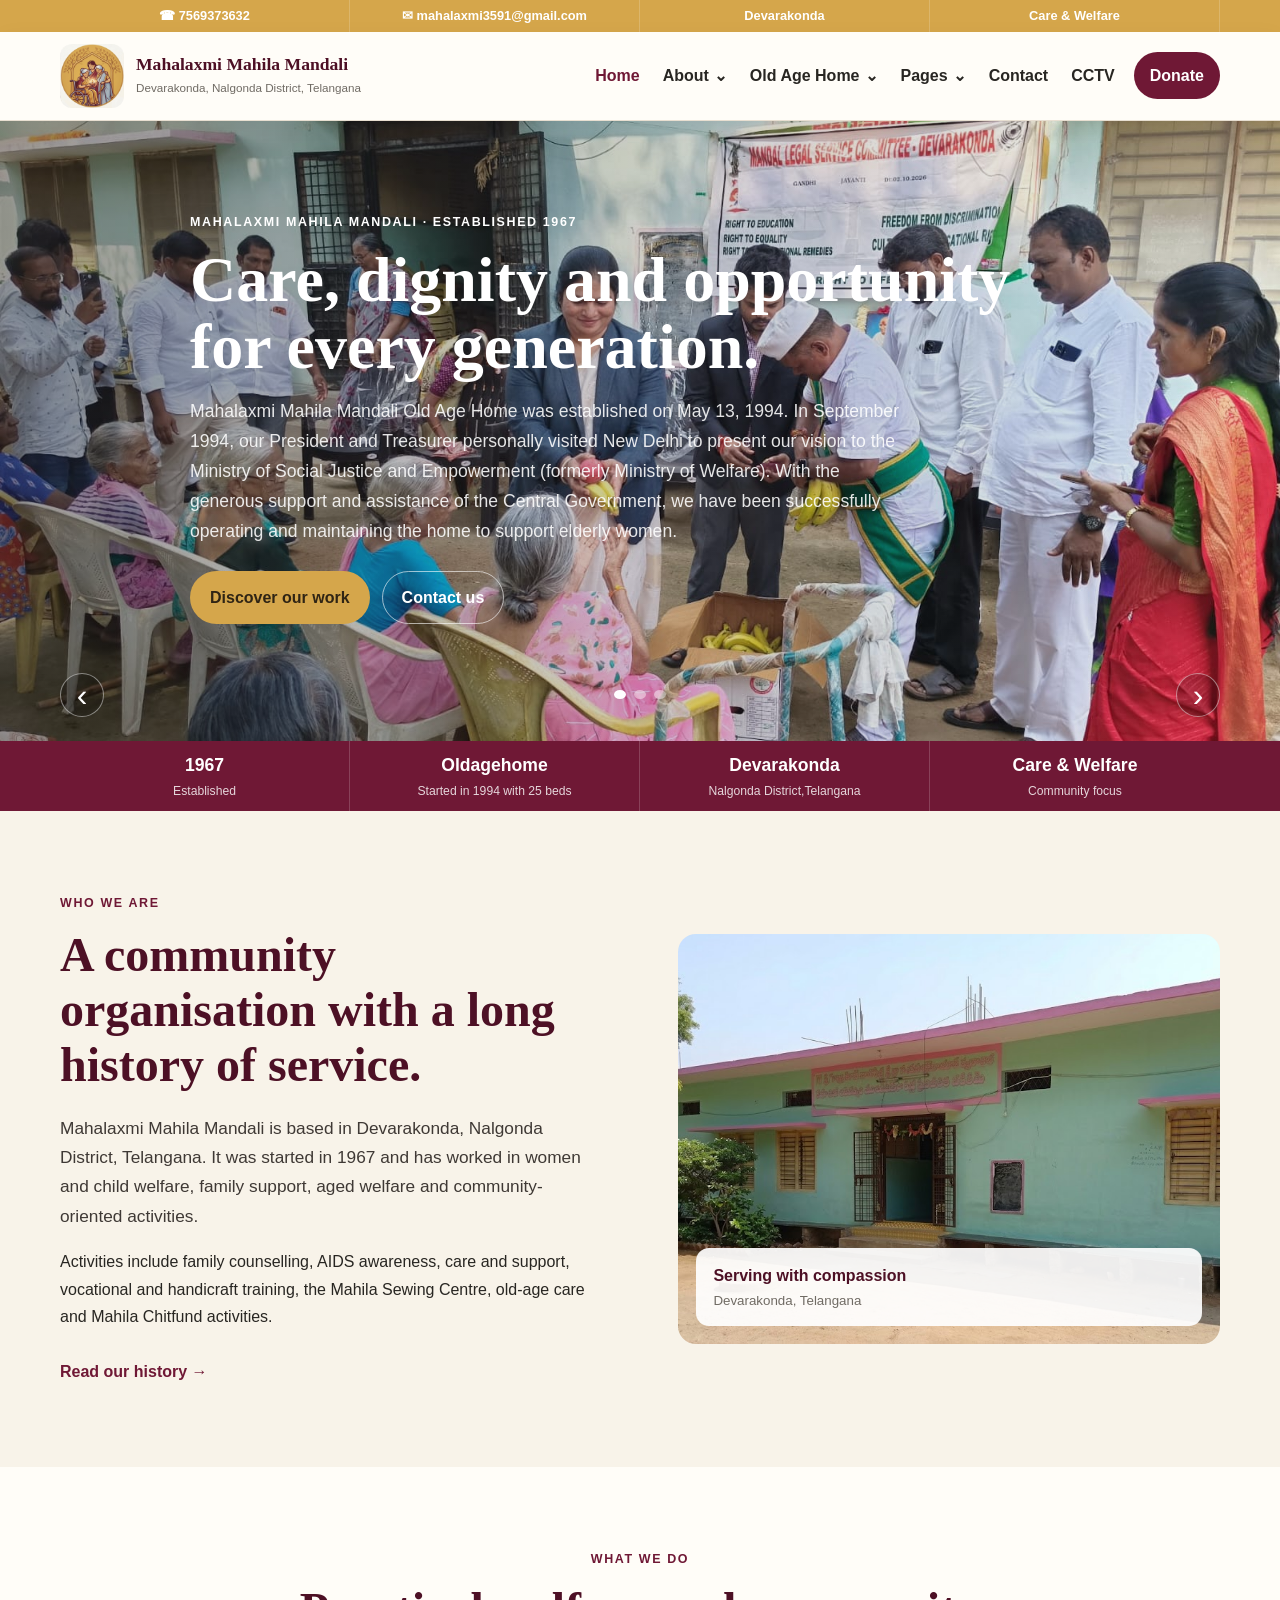
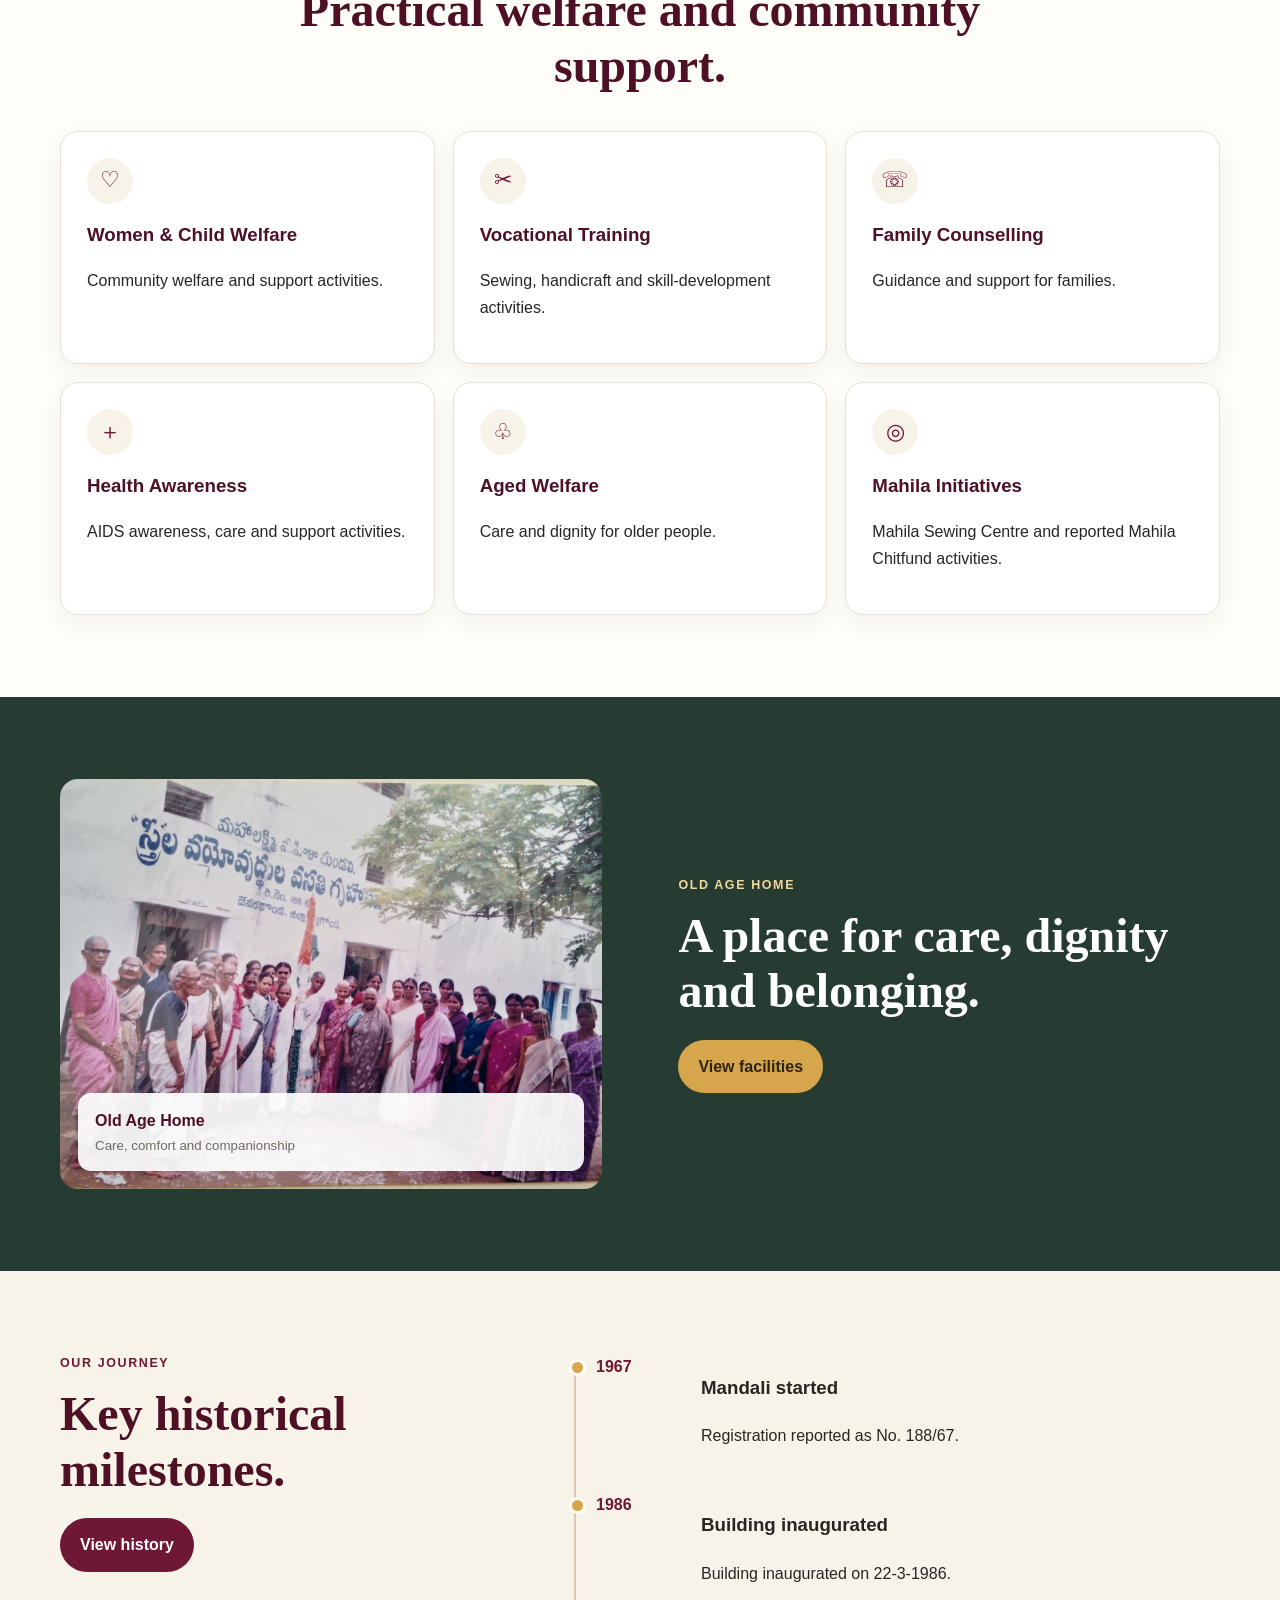
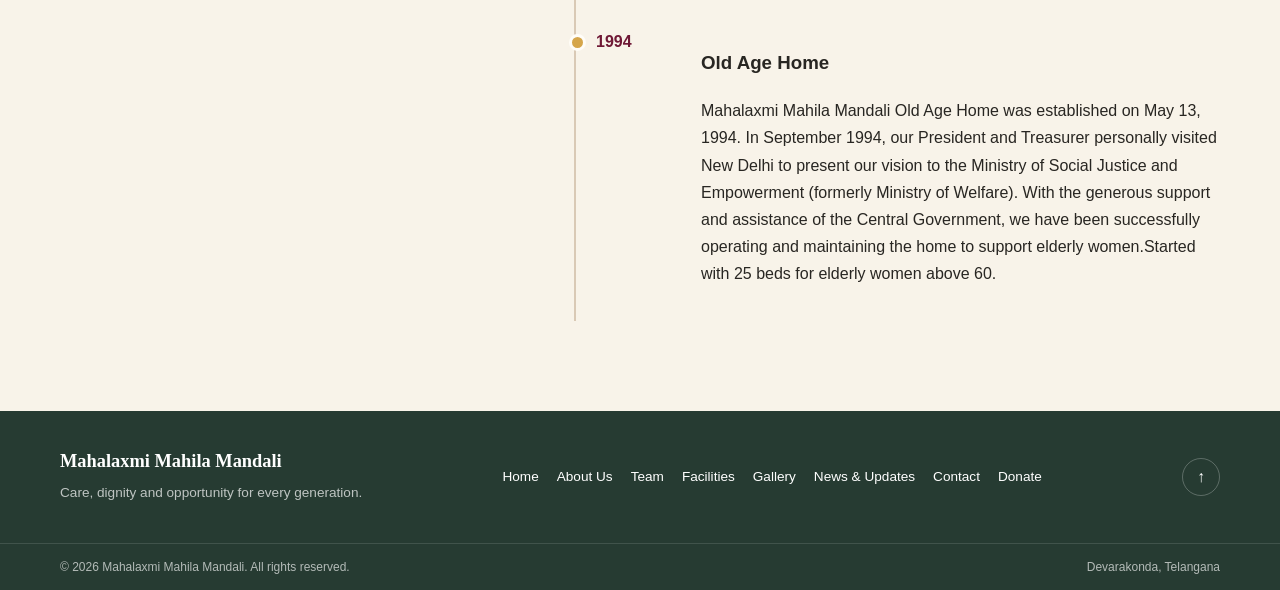
==== commit 10cba7a6: "Fix spacing in location label for Devarakonda Removed space in the location label for consistency." ====
--- a/index.html
+++ b/index.html
@@ -127,7 +127,7 @@
   <div class="container facts-grid">
     <div class="fact"><span class="fact-number">1967</span><span class="fact-label">Established</span></div>
     <div class="fact"><span class="fact-number">Oldagehome</span><span class="fact-label">Started in 1994 with 25 beds<span></div>
-    <div class="fact"><span class="fact-number">Devarakonda</span><span class="fact-label">Nalgonda District, Telangana</span></div>
+    <div class="fact"><span class="fact-number">Devarakonda</span><span class="fact-label">Nalgonda District,Telangana</span></div>
     <div class="fact"><span class="fact-number">Care &amp; Welfare</span><span class="fact-label">Community focus</span></div>
   </div>
 </section>
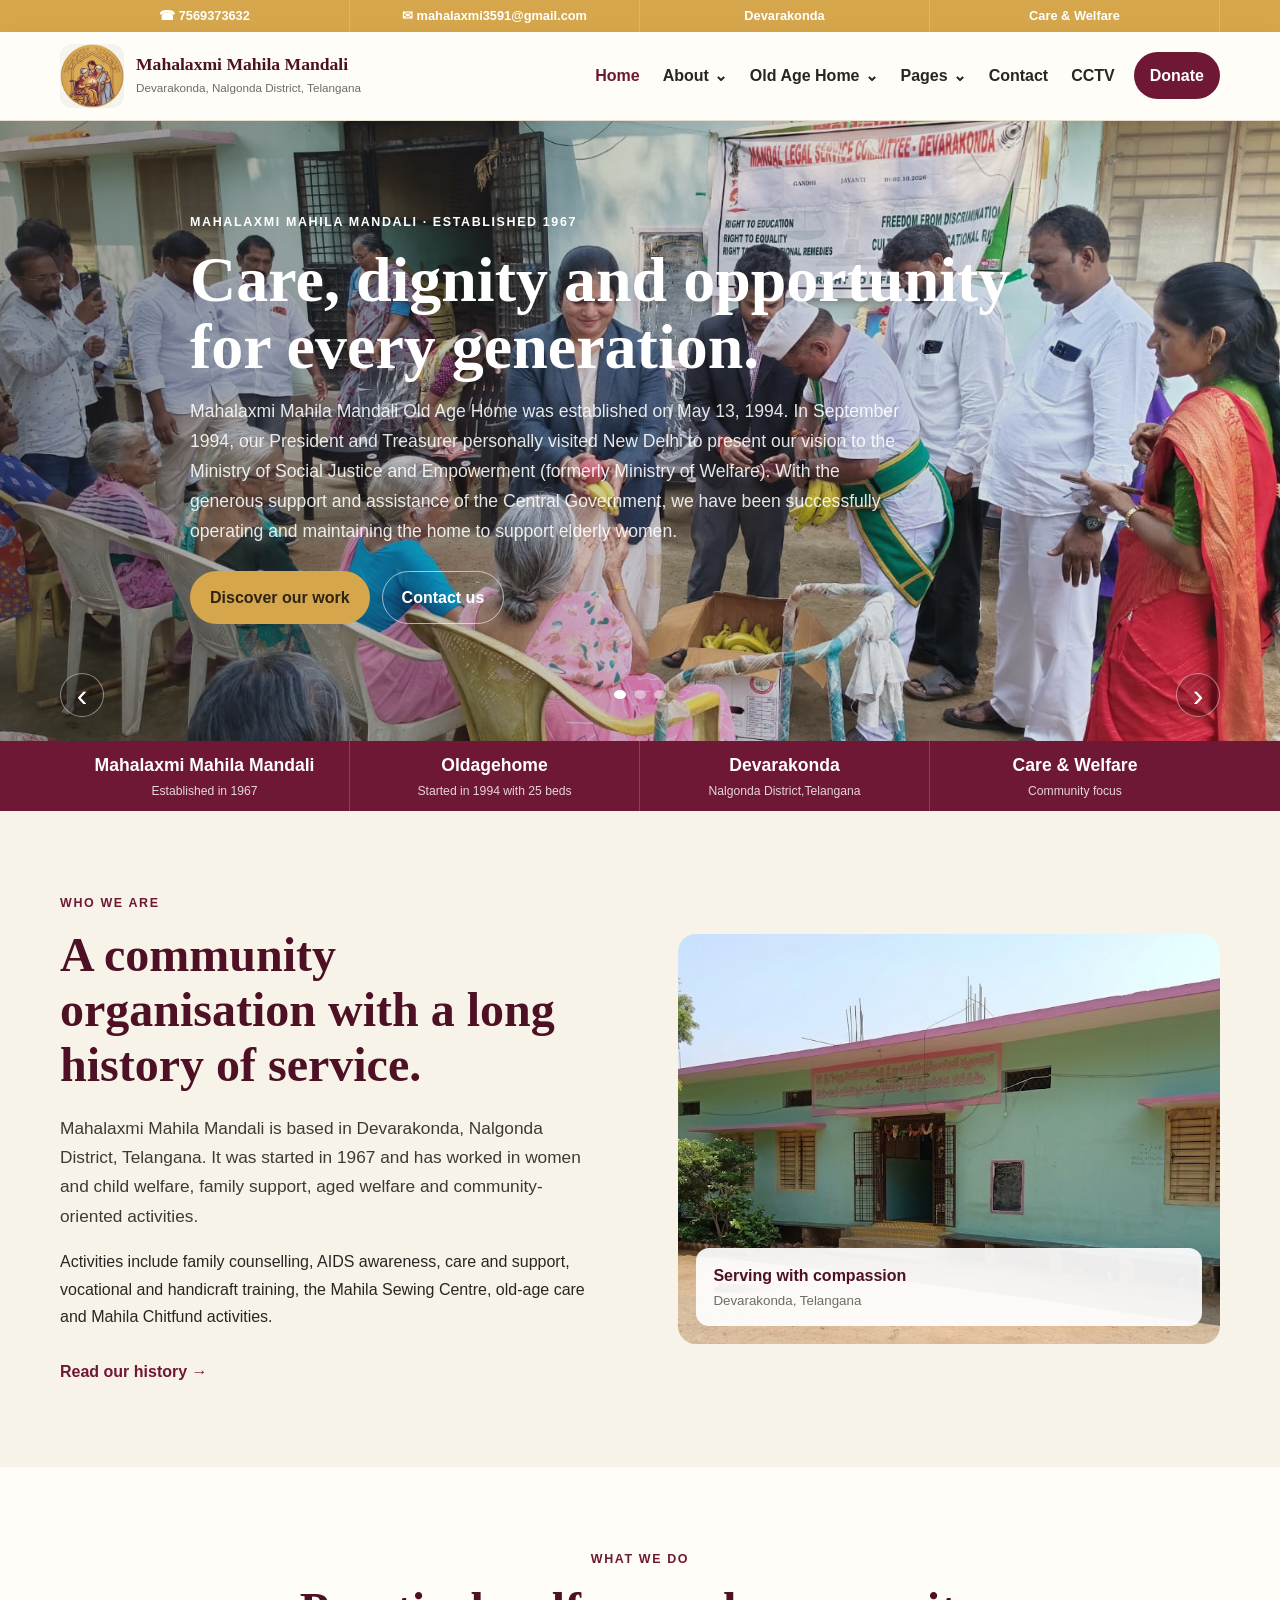
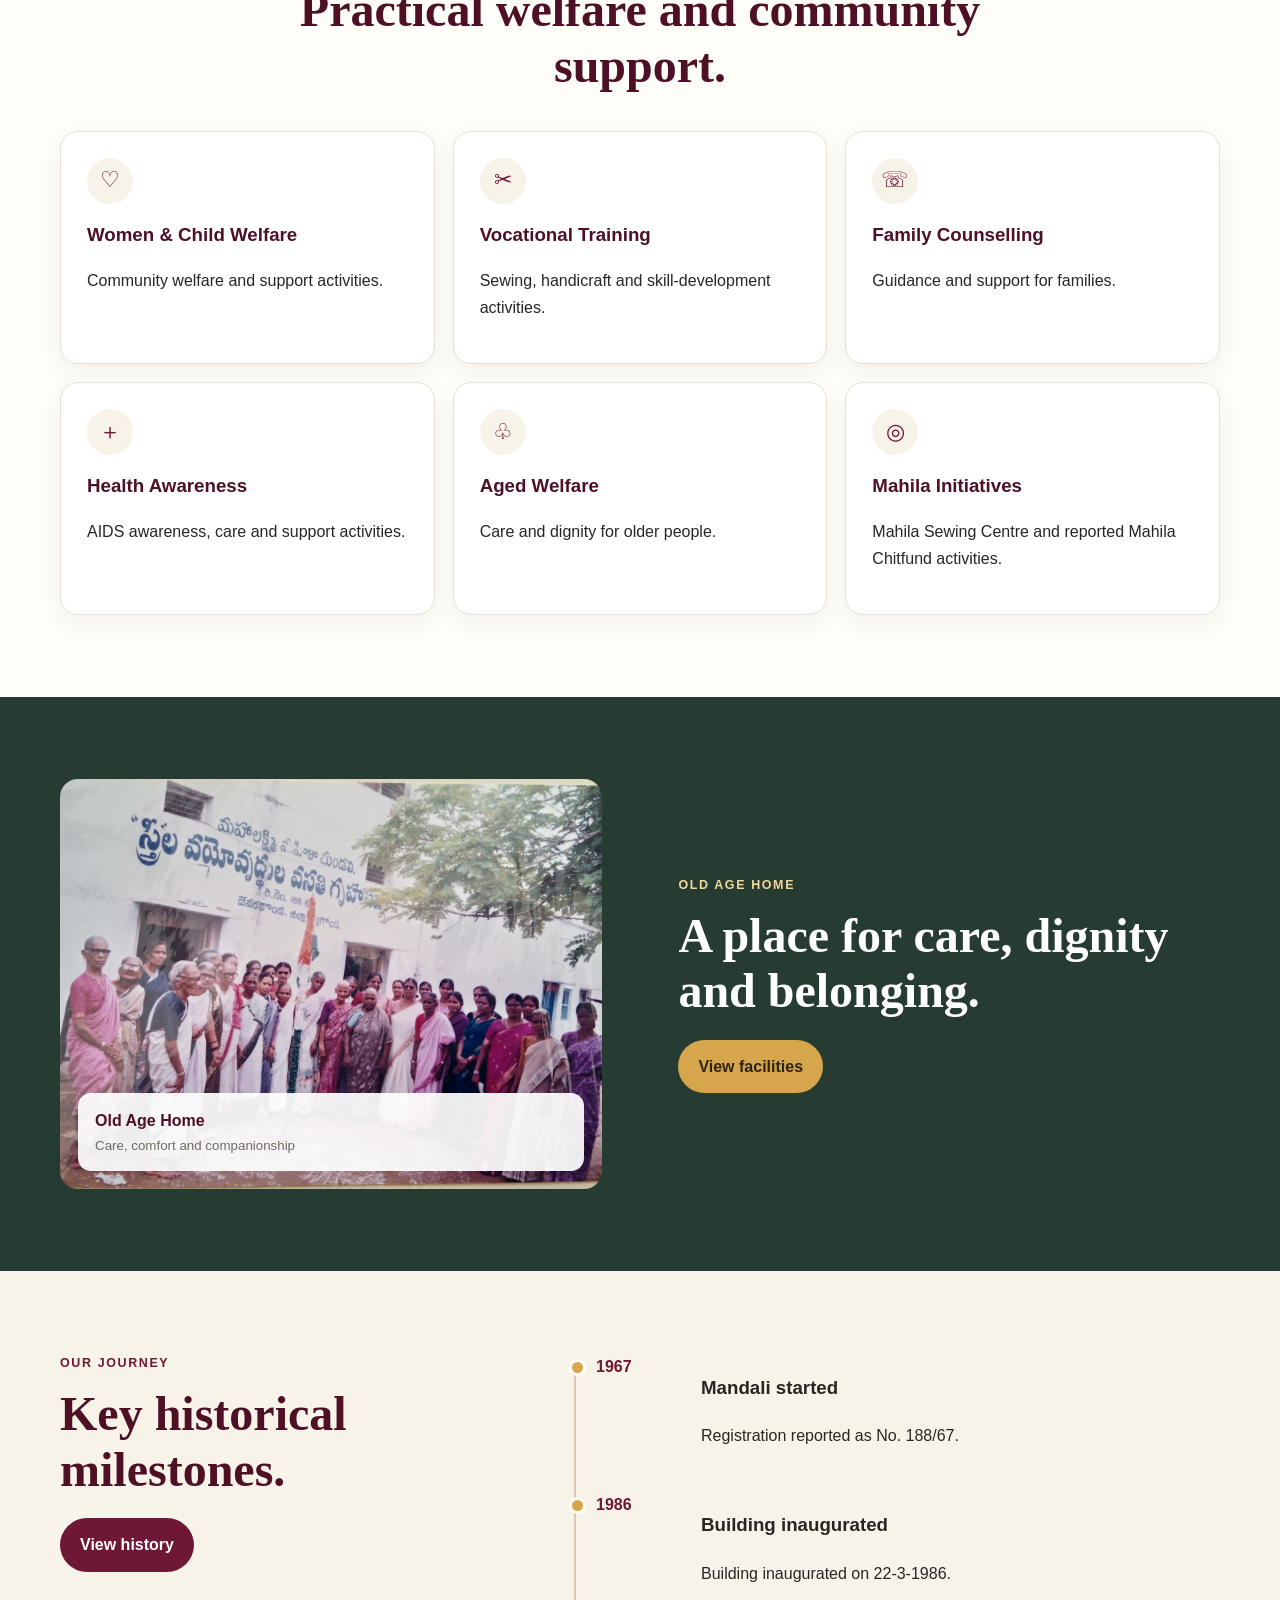
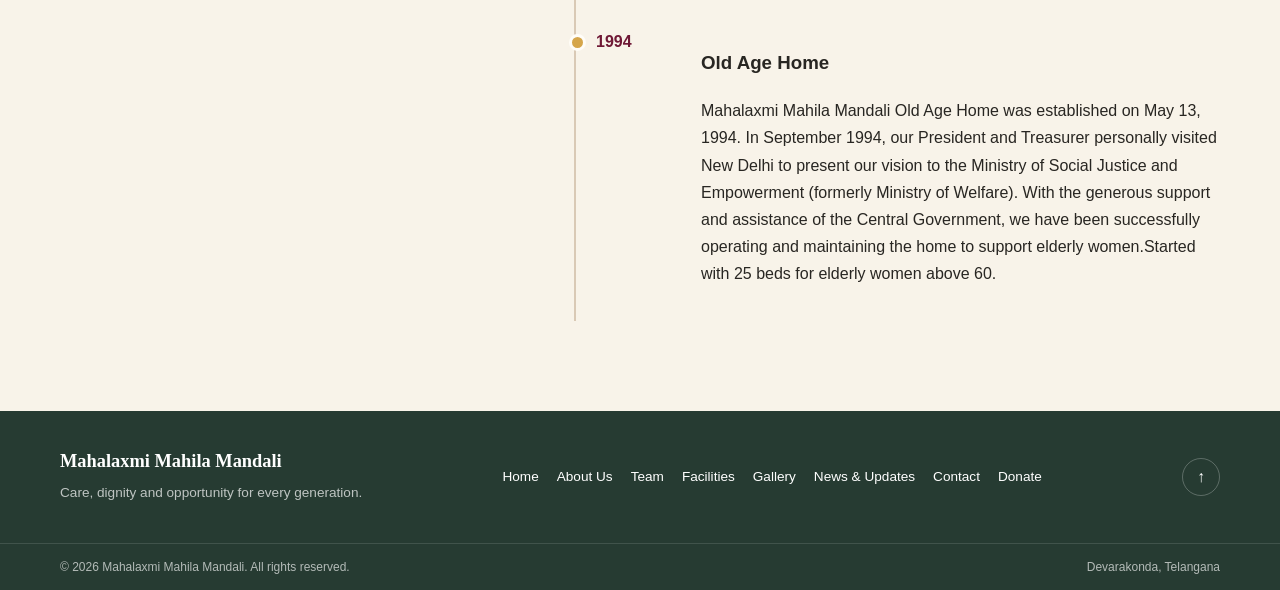
==== commit df615984: "Update index.html" ====
--- a/index.html
+++ b/index.html
@@ -125,7 +125,7 @@
 
 <section class="facts-strip">
   <div class="container facts-grid">
-    <div class="fact"><span class="fact-number">1967</span><span class="fact-label">Established</span></div>
+    <div class="fact"><span class="fact-number">Mahalaxmi Mahila Mandali</span><span class="fact-label">Established in 1967</span></div>
     <div class="fact"><span class="fact-number">Oldagehome</span><span class="fact-label">Started in 1994 with 25 beds<span></div>
     <div class="fact"><span class="fact-number">Devarakonda</span><span class="fact-label">Nalgonda District,Telangana</span></div>
     <div class="fact"><span class="fact-number">Care &amp; Welfare</span><span class="fact-label">Community focus</span></div>
